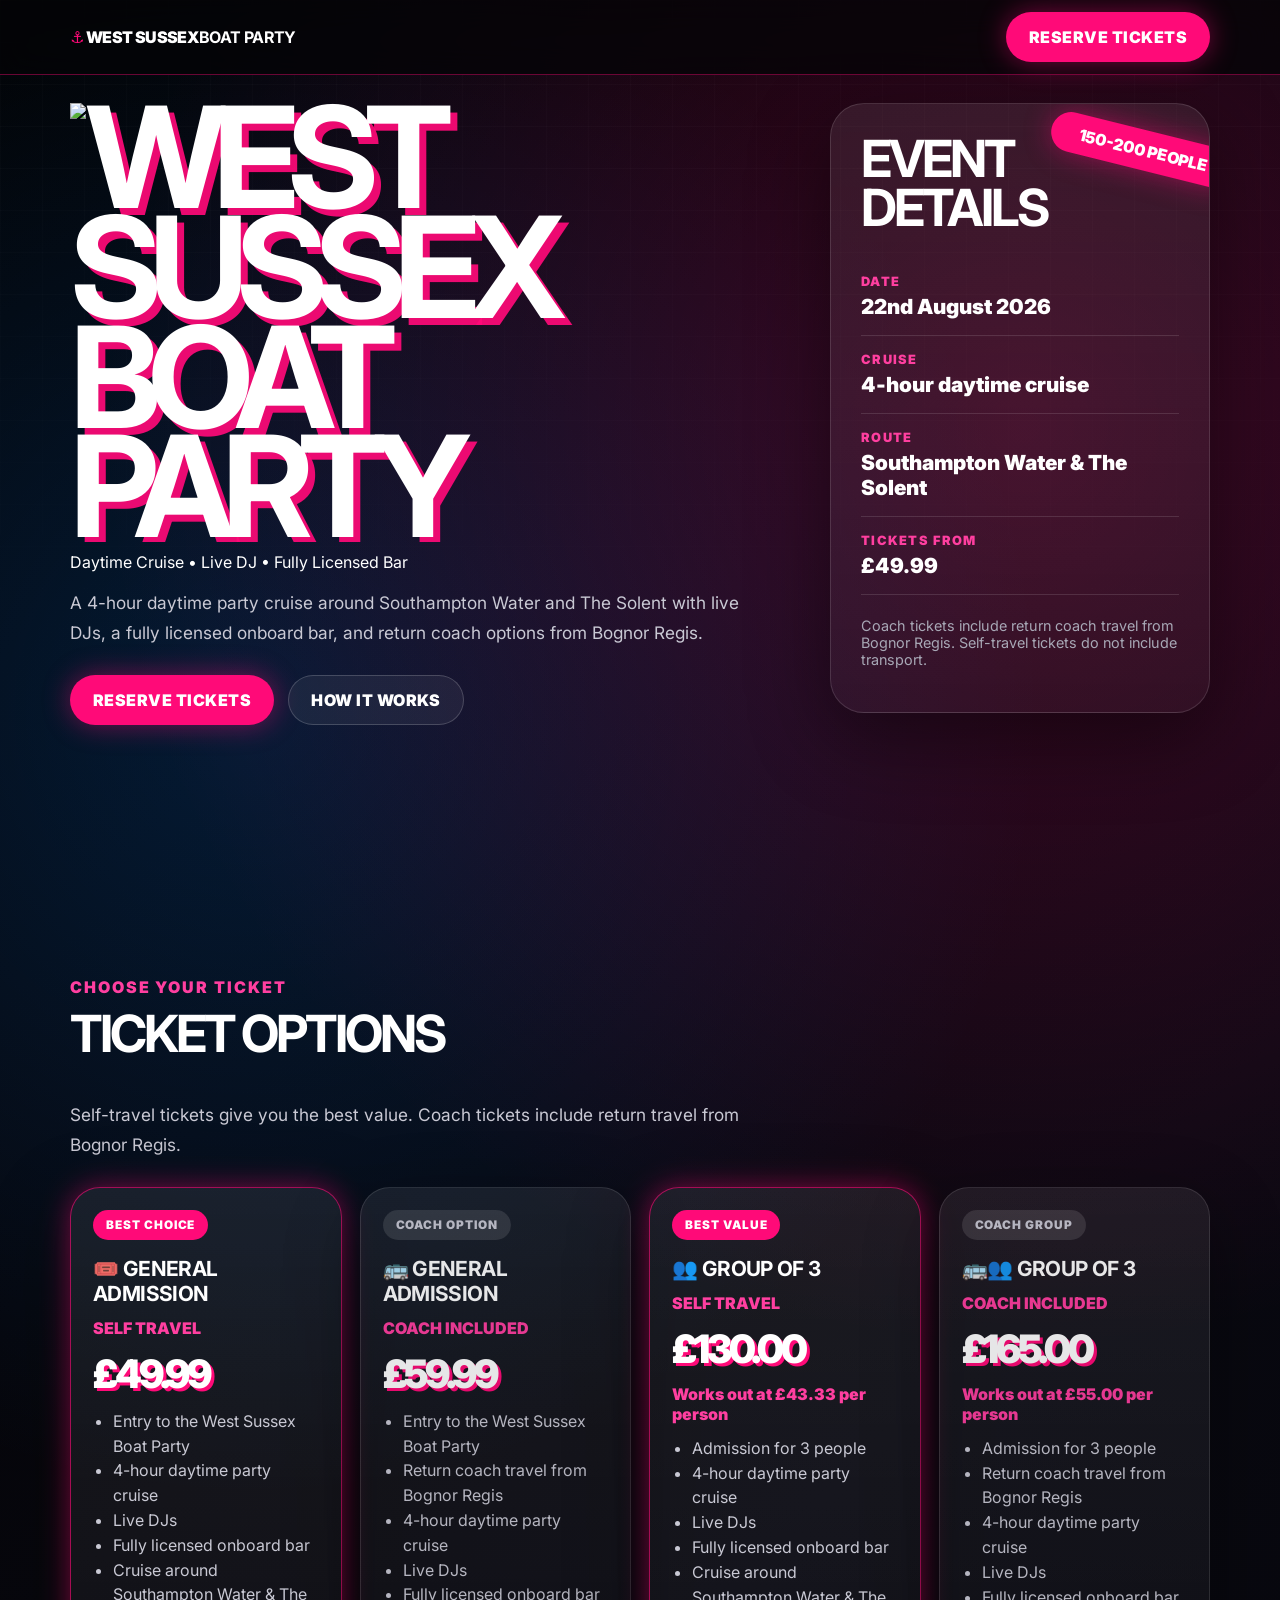
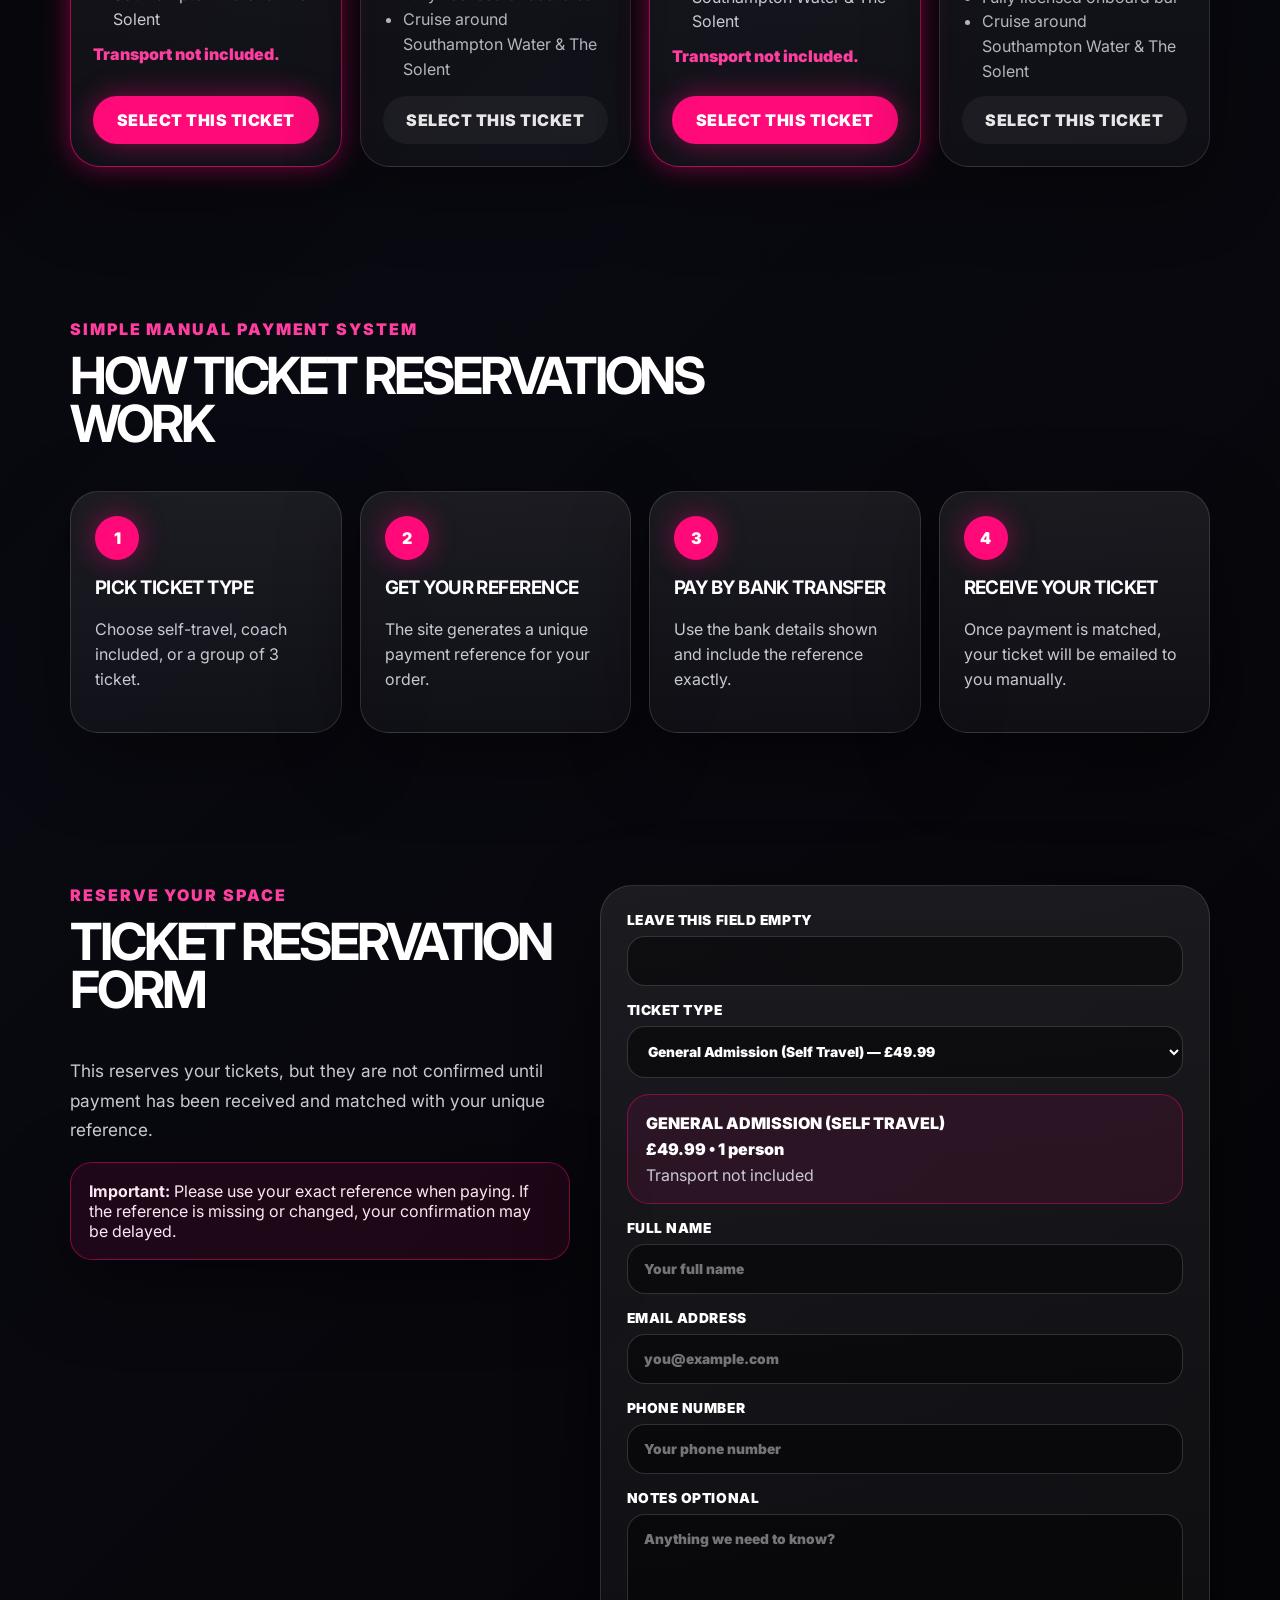
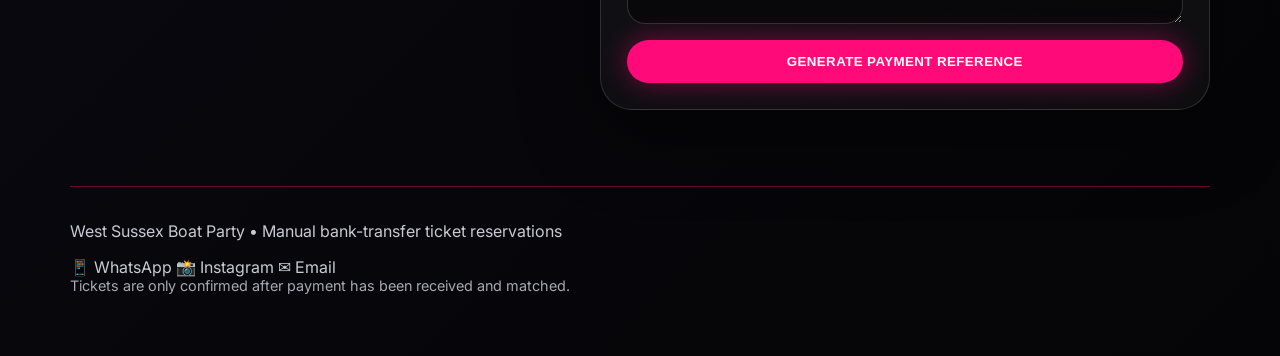
==== index.html @ 814ca8f4 "Move contact links into footer" ====
<!DOCTYPE html>
<html lang="en">
<head>
  <meta charset="UTF-8" />
  <meta name="viewport" content="width=device-width, initial-scale=1.0" />
  <title>West Sussex Boat Party | Tickets</title>
  <meta name="description" content="Reserve tickets for the West Sussex Boat Party and pay by bank transfer using your unique reference." />
  <link rel="preconnect" href="https://fonts.googleapis.com">
  <link rel="preconnect" href="https://fonts.gstatic.com" crossorigin>
  <link href="https://fonts.googleapis.com/css2?family=Inter:wght@400;600;700;800;900&display=swap" rel="stylesheet">
  <link rel="stylesheet" href="styles.css" />
</head>
<body>
  <header class="site-header">
    <nav class="nav">
      <a href="#top" class="brand"><span>West Sussex</span><strong>Boat Party</strong></a>
      <a href="#tickets" class="nav-cta">Reserve Tickets</a>
    </nav>
  </header>

  <main id="top">
    <section class="hero" style="padding-top: 28px; align-items: start;">
      <div class="hero-content">
        <h1 class="hero-logo" aria-label="West Sussex Boat Party" style="margin-bottom: 10px;">
          <img src="boat..PNG" alt="West Sussex Boat Party" style="width: min(560px, 92vw); height: auto; display: block;" />
        </h1>
        <p class="hero-strip">Daytime Cruise • Live DJ • Fully Licensed Bar</p>
        <p class="hero-copy">A 4-hour daytime party cruise around Southampton Water and The Solent with live DJs, a fully licensed onboard bar, and return coach options from Bognor Regis.</p>
        <div class="hero-actions">
          <a href="#tickets" class="button primary">Reserve Tickets</a>
          <a href="#how-it-works" class="button secondary">How It Works</a>
        </div>
      </div>
      <aside class="event-card">
        <h2>Event Details</h2>
        <dl>
          <div><dt>Date</dt><dd>22nd August 2026</dd></div>
          <div><dt>Cruise</dt><dd>4-hour daytime cruise</dd></div>
          <div><dt>Route</dt><dd>Southampton Water & The Solent</dd></div>
          <div><dt>Tickets From</dt><dd>£49.99</dd></div>
        </dl>
        <p class="small-note">Coach tickets include return coach travel from Bognor Regis. Self-travel tickets do not include transport.</p>
      </aside>
    </section>

    <section id="ticket-types" class="section">
      <div class="section-heading">
        <p class="eyebrow">Choose your ticket</p>
        <h2>Ticket options</h2>
        <p class="muted">Self-travel tickets give you the best value. Coach tickets include return travel from Bognor Regis.</p>
      </div>

      <div class="ticket-cards">
        <article class="ticket-card featured">
          <span class="ticket-badge">Best choice</span>
          <h3>🎟️ General Admission</h3>
          <p class="ticket-subtitle">Self Travel</p>
          <p class="ticket-price">£49.99</p>
          <ul>
            <li>Entry to the West Sussex Boat Party</li>
            <li>4-hour daytime party cruise</li>
            <li>Live DJs</li>
            <li>Fully licensed onboard bar</li>
            <li>Cruise around Southampton Water & The Solent</li>
          </ul>
          <p class="transport-note">Transport not included.</p>
          <a href="#tickets" class="button primary full-width" data-ticket-jump="general-self">Select This Ticket</a>
        </article>

        <article class="ticket-card coach-ticket">
          <span class="ticket-badge muted-badge">Coach option</span>
          <h3>🚌 General Admission</h3>
          <p class="ticket-subtitle">Coach Included</p>
          <p class="ticket-price">£59.99</p>
          <ul>
            <li>Entry to the West Sussex Boat Party</li>
            <li>Return coach travel from Bognor Regis</li>
            <li>4-hour daytime party cruise</li>
            <li>Live DJs</li>
            <li>Fully licensed onboard bar</li>
            <li>Cruise around Southampton Water & The Solent</li>
          </ul>
          <a href="#tickets" class="button secondary full-width" data-ticket-jump="general-coach">Select This Ticket</a>
        </article>

        <article class="ticket-card featured">
          <span class="ticket-badge">Best value</span>
          <h3>👥 Group of 3</h3>
          <p class="ticket-subtitle">Self Travel</p>
          <p class="ticket-price">£130.00</p>
          <p class="per-person">Works out at £43.33 per person</p>
          <ul>
            <li>Admission for 3 people</li>
            <li>4-hour daytime party cruise</li>
            <li>Live DJs</li>
            <li>Fully licensed onboard bar</li>
            <li>Cruise around Southampton Water & The Solent</li>
          </ul>
          <p class="transport-note">Transport not included.</p>
          <a href="#tickets" class="button primary full-width" data-ticket-jump="group3-self">Select This Ticket</a>
        </article>

        <article class="ticket-card coach-ticket">
          <span class="ticket-badge muted-badge">Coach group</span>
          <h3>🚌👥 Group of 3</h3>
          <p class="ticket-subtitle">Coach Included</p>
          <p class="ticket-price">£165.00</p>
          <p class="per-person">Works out at £55.00 per person</p>
          <ul>
            <li>Admission for 3 people</li>
            <li>Return coach travel from Bognor Regis</li>
            <li>4-hour daytime party cruise</li>
            <li>Live DJs</li>
            <li>Fully licensed onboard bar</li>
            <li>Cruise around Southampton Water & The Solent</li>
          </ul>
          <a href="#tickets" class="button secondary full-width" data-ticket-jump="group3-coach">Select This Ticket</a>
        </article>
      </div>
    </section>

    <section id="how-it-works" class="section">
      <div class="section-heading">
        <p class="eyebrow">Simple manual payment system</p>
        <h2>How ticket reservations work</h2>
      </div>
      <div class="steps">
        <article>
          <span>1</span>
          <h3>Pick ticket type</h3>
          <p>Choose self-travel, coach included, or a group of 3 ticket.</p>
        </article>
        <article>
          <span>2</span>
          <h3>Get your reference</h3>
          <p>The site generates a unique payment reference for your order.</p>
        </article>
        <article>
          <span>3</span>
          <h3>Pay by bank transfer</h3>
          <p>Use the bank details shown and include the reference exactly.</p>
        </article>
        <article>
          <span>4</span>
          <h3>Receive your ticket</h3>
          <p>Once payment is matched, your ticket will be emailed to you manually.</p>
        </article>
      </div>
    </section>

    <section id="tickets" class="section ticket-section">
      <div class="ticket-grid">
        <div>
          <p class="eyebrow">Reserve your space</p>
          <h2>Ticket reservation form</h2>
          <p class="muted">This reserves your tickets, but they are not confirmed until payment has been received and matched with your unique reference.</p>
          <div class="notice">
            <strong>Important:</strong> Please use your exact reference when paying. If the reference is missing or changed, your confirmation may be delayed.
          </div>
        </div>

        <form id="ticketForm" class="ticket-form" name="boat-party-reservation" method="POST" data-netlify="true" netlify-honeypot="website">
          <input type="hidden" name="form-name" value="boat-party-reservation" />
          <input type="hidden" id="netlifyReference" name="reference" value="" />
          <input type="hidden" id="netlifyTicketLabel" name="ticket_label" value="" />
          <input type="hidden" id="netlifyTicketPrice" name="ticket_price" value="" />
          <input type="hidden" id="netlifyPeople" name="people" value="" />
          <input type="hidden" id="netlifyCreatedAt" name="created_at" value="" />
          <div class="honeypot-field" aria-hidden="true">
            <label>
              Leave this field empty
              <input type="text" id="website" name="website" tabindex="-1" autocomplete="off" />
            </label>
          </div>
          <label>
            Ticket type
            <select id="ticketType" name="ticket_type" required>
              <option value="general-self">General Admission (Self Travel) — £49.99</option>
              <option value="general-coach">General Admission (Coach Included) — £59.99</option>
              <option value="group3-self">Group of 3 (Self Travel) — £130.00</option>
              <option value="group3-coach">Group of 3 (Coach Included) — £165.00</option>
            </select>
          </label>
          <div id="ticketPreview" class="ticket-preview"></div>
          <label>
            Full name
            <input type="text" id="fullName" name="full_name" placeholder="Your full name" required />
          </label>
          <label>
            Email address
            <input type="email" id="email" name="email" placeholder="you@example.com" required />
          </label>
          <label>
            Phone number
            <input type="tel" id="phone" name="phone" placeholder="Your phone number" required />
          </label>
          <label>
            Notes optional
            <textarea id="notes" name="notes" placeholder="Anything we need to know?"></textarea>
          </label>
          <button type="submit" class="button primary full-width">Generate Payment Reference</button>
        </form>
      </div>
    </section>

    <section id="confirmation" class="section confirmation hidden" aria-live="polite">
      <div class="confirmation-card">
        <p class="eyebrow">Reservation created</p>
        <h2>Your payment reference</h2>
        <div class="reference-box" id="referenceOutput">BP-XXXXXX</div>
        <p class="muted">Take a screenshot of this page before paying.</p>

        <div class="summary-grid">
          <div><strong>Name</strong><span id="summaryName"></span></div>
          <div><strong>Email</strong><span id="summaryEmail"></span></div>
          <div><strong>Ticket Type</strong><span id="summaryTickets"></span></div>
          <div><strong>Total to pay</strong><span id="summaryTotal"></span></div>
        </div>

        <div class="bank-box">
          <h3>Bank transfer details</h3>
          <p><strong>Account name:</strong> West Sussex Boat Party</p>
          <p><strong>Sort code:</strong> 08-71-99</p>
          <p><strong>Account number:</strong> 14881567</p>
          <p><strong>Reference:</strong> <span id="bankReference">BP-XXXXXX</span></p>
        </div>

        <div class="notice">
          Your tickets are reserved but not confirmed until payment is received. Once your payment has been matched, your tickets will be emailed to you.
        </div>

        <div class="confirmation-actions">
          <button id="copyReference" class="button secondary">Copy Reference</button>
          <a id="emailOrder" class="button primary" href="#">Email Reservation Details</a>
        </div>
      </div>
    </section>
  </main>

  <footer class="footer">
    <p>West Sussex Boat Party • Manual bank-transfer ticket reservations</p>
    <div class="footer-contact" aria-label="Contact West Sussex Boat Party">
      <a href="https://wa.me/447934889138" target="_blank" rel="noopener noreferrer">📱 WhatsApp</a>
      <a href="https://www.instagram.com/westsussexboatparty?igsh=dW9xZW9ucXMzbDFx&amp;utm_source=qr" target="_blank" rel="noopener noreferrer">📸 Instagram</a>
      <a href="mailto:westsussexboatparty@gmail.com">✉️ Email</a>
    </div>
    <p class="small-note">Tickets are only confirmed after payment has been received and matched.</p>
  </footer>

  <script src="script.js"></script>
</body>
</html>
---- styles.css ----
:root {
  --bg: #050507;
  --panel: #0e0e13;
  --panel-2: #15151d;
  --pink: #ff0a78;
  --pink-2: #ff3fa0;
  --white: #ffffff;
  --muted: #c9c9d4;
  --line: rgba(255, 10, 120, 0.4);
  --glow: 0 0 28px rgba(255, 10, 120, 0.45);
}

* { box-sizing: border-box; }

html { scroll-behavior: smooth; }

body {
  margin: 0;
  font-family: Inter, system-ui, -apple-system, BlinkMacSystemFont, "Segoe UI", sans-serif;
  background:
    radial-gradient(circle at 80% 12%, rgba(255, 10, 120, 0.22), transparent 28%),
    radial-gradient(circle at 20% 20%, rgba(0, 126, 255, 0.18), transparent 26%),
    linear-gradient(135deg, #020203 0%, #090911 48%, #050507 100%);
  color: var(--white);
  overflow-x: hidden;
}

body::before {
  content: "";
  position: fixed;
  inset: 0;
  pointer-events: none;
  background-image: linear-gradient(rgba(255,255,255,0.025) 1px, transparent 1px), linear-gradient(90deg, rgba(255,255,255,0.02) 1px, transparent 1px);
  background-size: 42px 42px;
  mask-image: linear-gradient(to bottom, black, transparent 85%);
}

a { color: inherit; text-decoration: none; }

.site-header {
  position: sticky;
  top: 0;
  z-index: 10;
  backdrop-filter: blur(16px);
  background: rgba(5, 5, 7, 0.78);
  border-bottom: 1px solid var(--line);
}

.nav {
  width: min(1140px, calc(100% - 32px));
  margin: 0 auto;
  min-height: 74px;
  display: flex;
  align-items: center;
  justify-content: space-between;
}

.brand {
  font-weight: 900;
  letter-spacing: -0.04em;
  text-transform: uppercase;
}

.brand::before { content: "⚓ "; color: var(--pink); }

.nav-cta,
.button {
  display: inline-flex;
  align-items: center;
  justify-content: center;
  gap: 8px;
  border-radius: 999px;
  padding: 14px 22px;
  font-weight: 900;
  text-transform: uppercase;
  letter-spacing: 0.03em;
  border: 1px solid transparent;
  cursor: pointer;
  transition: transform 180ms ease, box-shadow 180ms ease, background 180ms ease;
}

.nav-cta,
.button.primary {
  background: var(--pink);
  color: var(--white);
  box-shadow: var(--glow);
}

.button.secondary {
  background: rgba(255,255,255,0.06);
  border-color: rgba(255,255,255,0.18);
}

.nav-cta:hover,
.button:hover { transform: translateY(-2px); }

.hero {
  width: min(1140px, calc(100% - 32px));
  margin: 0 auto;
  min-height: calc(100vh - 74px);
  display: grid;
  grid-template-columns: minmax(0, 1.1fr) 380px;
  gap: 32px;
  align-items: center;
  padding: 74px 0;
}

.hero-content { position: relative; }

.eyebrow {
  color: var(--pink-2);
  font-weight: 900;
  text-transform: uppercase;
  letter-spacing: 0.12em;
  margin: 0 0 12px;
}

h1, h2, h3, p { margin-top: 0; }

h1 {
  max-width: 850px;
  font-size: clamp(4rem, 11vw, 9.5rem);
  line-height: 0.78;
  letter-spacing: -0.09em;
  text-transform: uppercase;
  margin-bottom: 26px;
  text-shadow: 7px 7px 0 rgba(255, 10, 120, 0.92);
}

h1::first-line { color: #fff; }

h2 {
  font-size: clamp(2rem, 4vw, 4rem);
  line-height: 0.95;
  letter-spacing: -0.06em;
  text-transform: uppercase;
}

h3 {
  text-transform: uppercase;
  letter-spacing: -0.03em;
}

.hero-copy,
.muted {
  color: var(--muted);
  font-size: 1.08rem;
  line-height: 1.7;
}

.hero-copy { max-width: 680px; }

.hero-actions,
.confirmation-actions {
  display: flex;
  flex-wrap: wrap;
  gap: 14px;
  margin-top: 28px;
}

.event-card,
.ticket-form,
.confirmation-card,
.steps article,
.notice,
.bank-box,
.ticket-card,
.contact-card {
  background: linear-gradient(180deg, rgba(255,255,255,0.08), rgba(255,255,255,0.035));
  border: 1px solid rgba(255,255,255,0.13);
  box-shadow: 0 24px 80px rgba(0,0,0,0.45);
}

.event-card {
  border-radius: 34px;
  padding: 30px;
  position: relative;
  overflow: hidden;
}

.event-card::before {
  content: "150-200 PEOPLE";
  position: absolute;
  right: -28px;
  top: 26px;
  transform: rotate(14deg);
  background: var(--pink);
  color: white;
  padding: 10px 28px;
  font-weight: 900;
  border-radius: 999px;
  box-shadow: var(--glow);
}

dl { display: grid; gap: 16px; margin: 22px 0; }
dl div { padding-bottom: 16px; border-bottom: 1px solid rgba(255,255,255,0.12); }
dt { color: var(--pink-2); font-weight: 900; text-transform: uppercase; font-size: 0.8rem; letter-spacing: 0.1em; }
dd { margin: 5px 0 0; font-size: 1.3rem; font-weight: 900; }

.small-note { color: #a8a8b6; font-size: 0.9rem; }

.section {
  width: min(1140px, calc(100% - 32px));
  margin: 0 auto;
  padding: 76px 0;
}

.section-heading { max-width: 720px; margin-bottom: 28px; }

.ticket-cards {
  display: grid;
  grid-template-columns: repeat(4, 1fr);
  gap: 18px;
}

.ticket-card {
  border-radius: 30px;
  padding: 22px;
  display: flex;
  flex-direction: column;
  gap: 12px;
  position: relative;
  overflow: hidden;
}

.ticket-card.featured {
  border-color: rgba(255, 10, 120, 0.62);
  box-shadow: var(--glow), 0 24px 80px rgba(0,0,0,0.45);
}

.coach-ticket { opacity: 0.9; }

.ticket-badge {
  align-self: flex-start;
  background: var(--pink);
  color: #fff;
  padding: 8px 13px;
  border-radius: 999px;
  font-size: 0.74rem;
  font-weight: 900;
  text-transform: uppercase;
  letter-spacing: 0.08em;
}

.muted-badge { background: rgba(255,255,255,0.12); color: var(--muted); }

.ticket-card h3 { margin: 4px 0 0; font-size: 1.3rem; }

.ticket-subtitle {
  color: var(--pink-2);
  font-weight: 900;
  text-transform: uppercase;
  margin-bottom: 0;
}

.ticket-price {
  font-size: 2.45rem;
  font-weight: 900;
  letter-spacing: -0.08em;
  color: #fff;
  text-shadow: 3px 3px 0 var(--pink);
  margin-bottom: 0;
}

.per-person,
.transport-note { color: var(--pink-2); font-weight: 900; margin-bottom: 0; }

.ticket-card ul {
  padding-left: 20px;
  margin: 0;
  color: var(--muted);
  line-height: 1.55;
}

.ticket-card .button { margin-top: auto; }

.steps {
  display: grid;
  grid-template-columns: repeat(4, 1fr);
  gap: 18px;
}

.steps article { border-radius: 28px; padding: 24px; }
.steps span {
  width: 44px;
  height: 44px;
  display: inline-grid;
  place-items: center;
  background: var(--pink);
  border-radius: 50%;
  font-weight: 900;
  margin-bottom: 16px;
  box-shadow: var(--glow);
}
.steps p { color: var(--muted); line-height: 1.55; }

.ticket-grid {
  display: grid;
  grid-template-columns: 0.9fr 1.1fr;
  gap: 30px;
  align-items: start;
}

.notice {
  border-radius: 22px;
  padding: 18px;
  border-color: rgba(255, 10, 120, 0.45);
  background: rgba(255, 10, 120, 0.09);
  color: #ffe6f2;
}

.ticket-form {
  border-radius: 32px;
  padding: 26px;
  display: grid;
  gap: 16px;
}

.ticket-preview {
  border: 1px solid rgba(255, 10, 120, 0.4);
  background: rgba(255, 10, 120, 0.09);
  border-radius: 22px;
  padding: 18px;
  display: grid;
  gap: 6px;
}

.ticket-preview strong,
.ticket-preview span,
.ticket-preview em { display: block; }
.ticket-preview strong { font-weight: 900; text-transform: uppercase; }
.ticket-preview span { color: #fff; font-weight: 900; }
.ticket-preview em { color: var(--muted); font-style: normal; }

label {
  display: grid;
  gap: 8px;
  color: var(--white);
  font-weight: 900;
  text-transform: uppercase;
  letter-spacing: 0.04em;
  font-size: 0.86rem;
}

input,
select,
textarea {
  width: 100%;
  border: 1px solid rgba(255,255,255,0.16);
  background: rgba(0,0,0,0.45);
  color: var(--white);
  border-radius: 18px;
  padding: 16px;
  font: inherit;
  outline: none;
}

textarea { min-height: 110px; resize: vertical; }
input:focus, select:focus, textarea:focus { border-color: var(--pink); box-shadow: 0 0 0 4px rgba(255, 10, 120, 0.18); }
.full-width { width: 100%; border: 0; }
.hidden { display: none; }

.confirmation-card { border-radius: 34px; padding: 30px; overflow: hidden; }
.confirmation-title {
  max-width: 100%;
  font-size: clamp(2.7rem, 9.5vw, 6.4rem);
  line-height: 0.86;
  letter-spacing: -0.09em;
  overflow-wrap: normal;
  word-break: normal;
}
.reference-box {
  font-size: clamp(2.2rem, 7vw, 6rem);
  line-height: 1;
  font-weight: 900;
  letter-spacing: -0.06em;
  color: var(--pink);
  background: #fff;
  border-radius: 24px;
  padding: 20px;
  margin: 18px 0;
  text-align: center;
  box-shadow: var(--glow);
}

.summary-grid {
  display: grid;
  grid-template-columns: repeat(4, 1fr);
  gap: 12px;
  margin: 24px 0;
}

.summary-grid div {
  background: rgba(0,0,0,0.32);
  border: 1px solid rgba(255,255,255,0.12);
  border-radius: 20px;
  padding: 16px;
}
.summary-grid strong, .summary-grid span { display: block; }
.summary-grid strong { color: var(--pink-2); text-transform: uppercase; font-size: 0.76rem; letter-spacing: 0.08em; margin-bottom: 6px; }

.bank-box { border-radius: 24px; padding: 22px; margin-bottom: 18px; }
.bank-box p { margin-bottom: 8px; color: var(--muted); }
.bank-box strong, #bankReference { color: #fff; }

.contact-grid {
  display: grid;
  grid-template-columns: repeat(3, 1fr);
  gap: 18px;
}

.contact-card {
  border-radius: 28px;
  padding: 26px;
  text-align: center;
  transition: transform 180ms ease, border-color 180ms ease, box-shadow 180ms ease;
}

.contact-card:hover {
  transform: translateY(-4px);
  border-color: rgba(255, 10, 120, 0.72);
  box-shadow: var(--glow), 0 24px 80px rgba(0,0,0,0.45);
}

.contact-icon {
  display: block;
  font-size: 2.5rem;
  margin-bottom: 14px;
}

.contact-card h3 {
  margin-bottom: 8px;
}

.contact-card p {
  color: var(--muted);
  overflow-wrap: anywhere;
  margin-bottom: 0;
}

.footer {
  border-top: 1px solid var(--line);
  width: min(1140px, calc(100% - 32px));
  margin: 0 auto;
  padding: 34px 0 48px;
  color: var(--muted);
}

@media (max-width: 1050px) {
  .ticket-cards { grid-template-columns: repeat(2, 1fr); }
}

@media (max-width: 900px) {
  .hero, .ticket-grid { grid-template-columns: 1fr; }
  .steps, .summary-grid { grid-template-columns: repeat(2, 1fr); }
  .contact-grid { grid-template-columns: 1fr; }
}

@media (max-width: 560px) {
  .nav { min-height: 66px; }
  .brand { font-size: 0.86rem; }
  .nav-cta { padding: 11px 14px; font-size: 0.78rem; }
  .hero { min-height: auto; padding: 54px 0; }
  h1 { font-size: clamp(3.7rem, 22vw, 6rem); }
  .confirmation-card { padding: 22px; }
  .confirmation-title {
    font-size: clamp(2.4rem, 18vw, 4.55rem);
    line-height: 0.84;
    letter-spacing: -0.1em;
    text-shadow: 5px 5px 0 rgba(255, 10, 120, 0.92);
  }
  .reference-box {
    font-size: clamp(1.35rem, 8vw, 2.8rem);
    overflow-wrap: anywhere;
    word-break: break-word;
  }
  .ticket-cards, .steps, .summary-grid { grid-template-columns: 1fr; }
  .event-card::before { position: static; transform: none; display: inline-block; margin-bottom: 14px; }
}
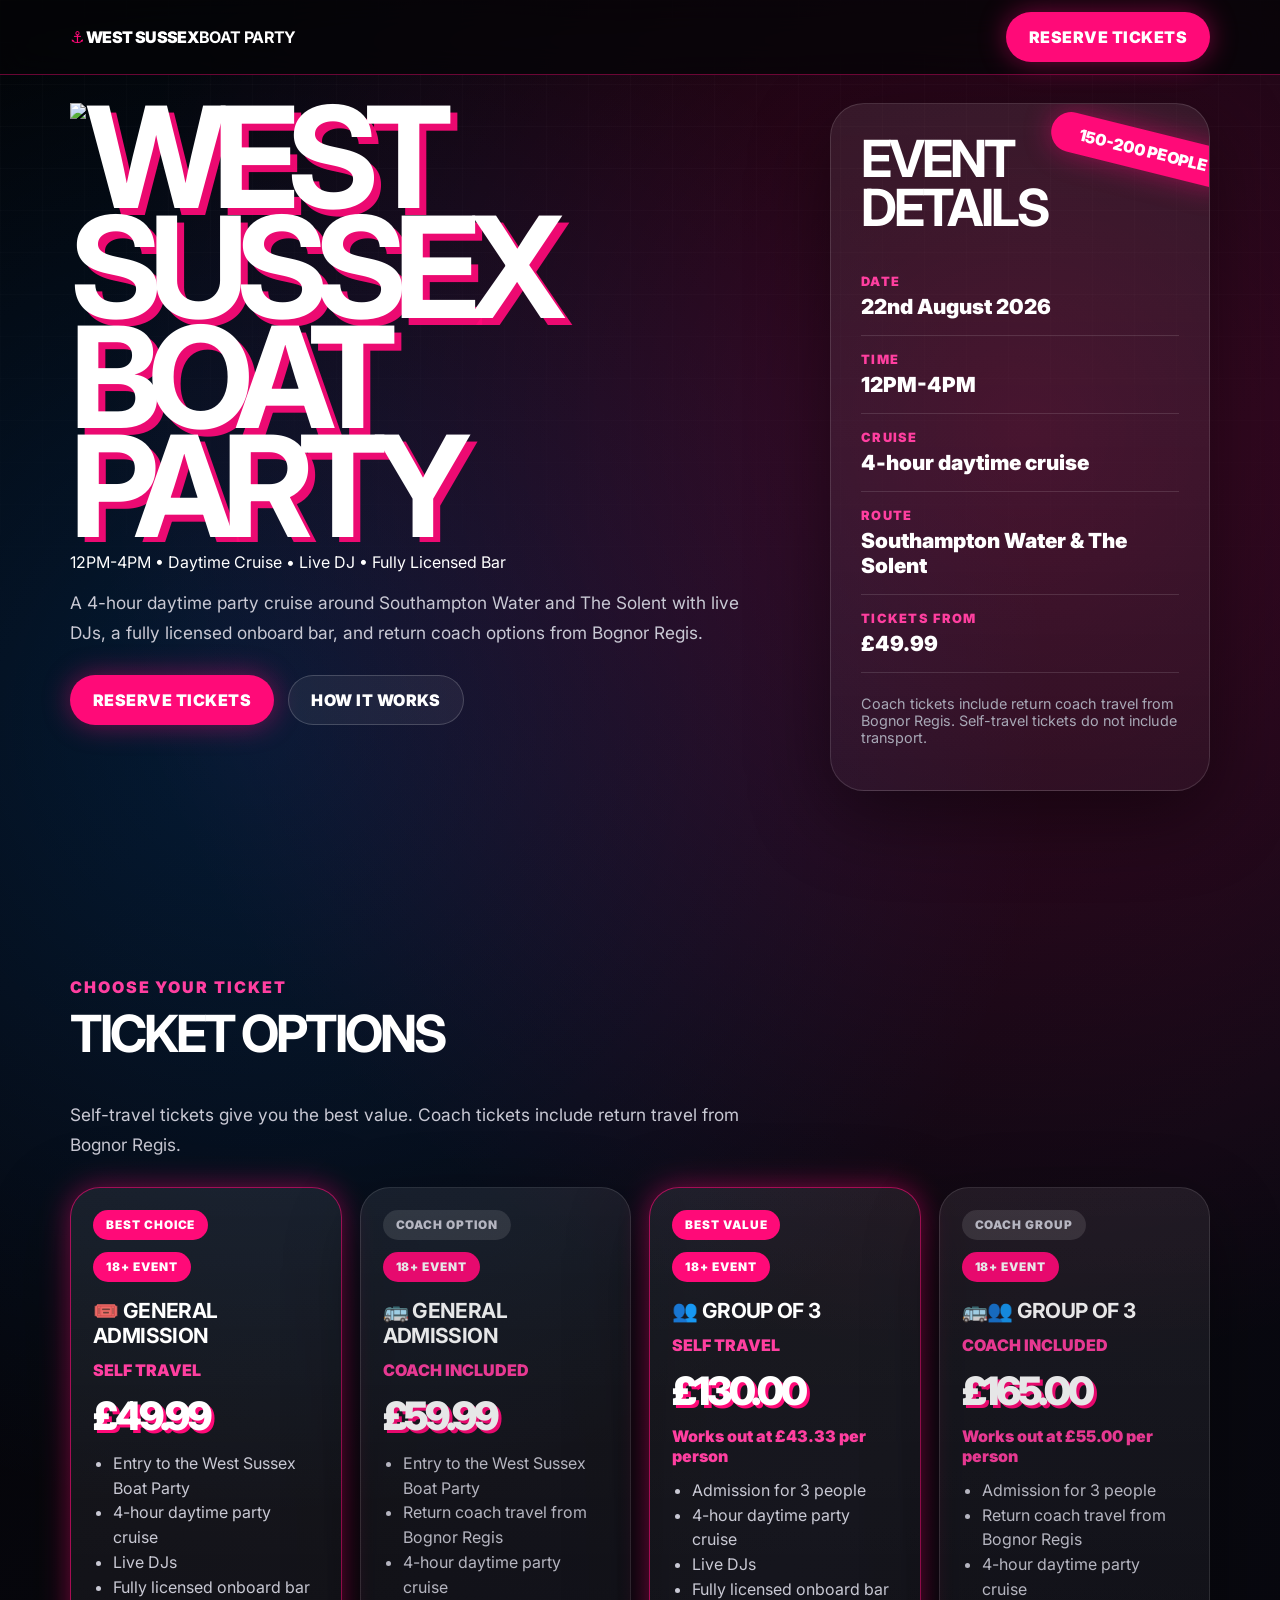
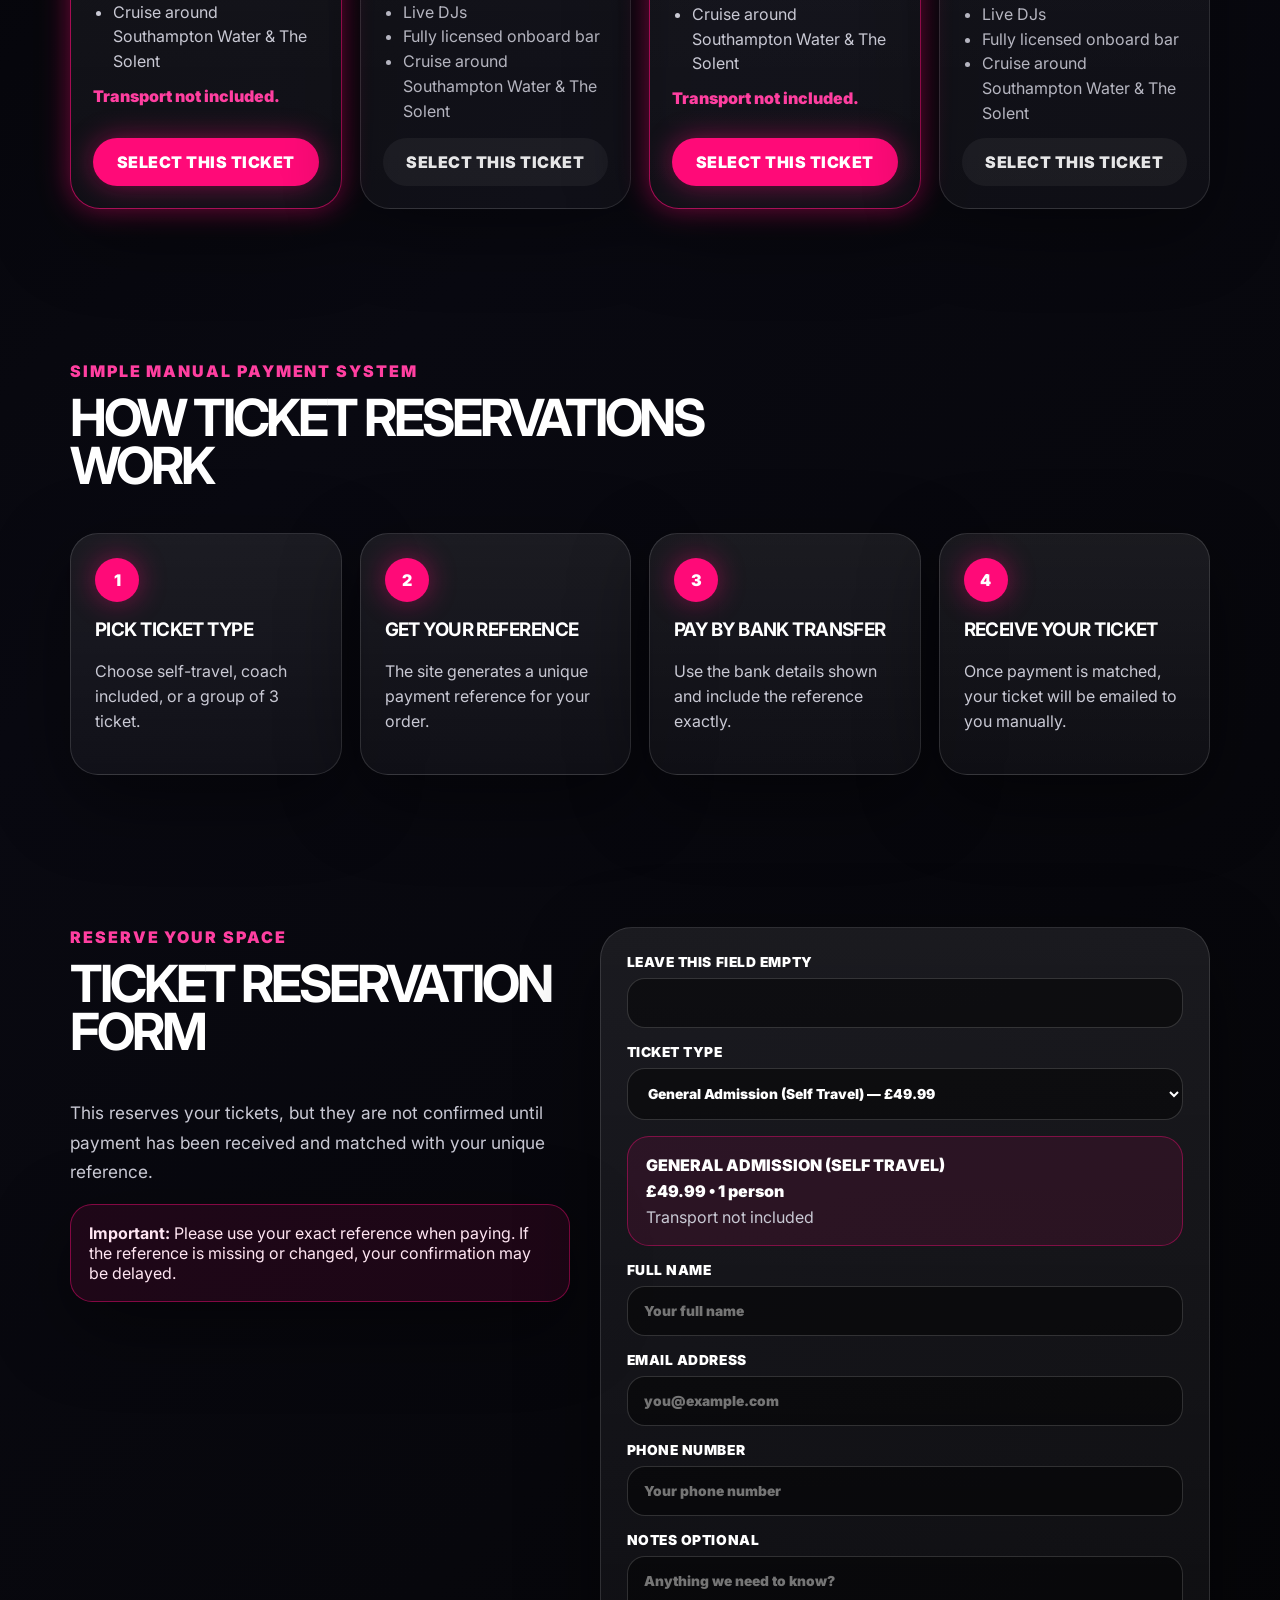
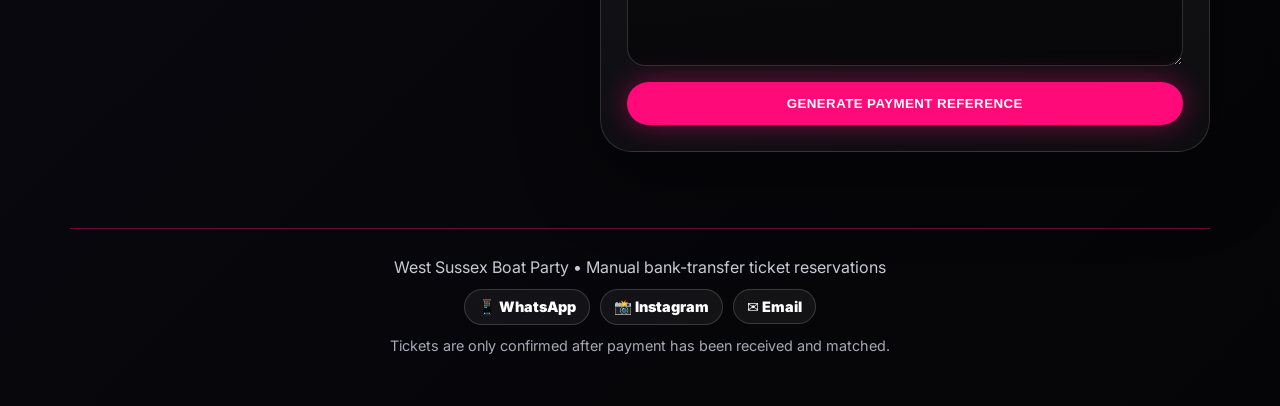
==== commit 6571f8b9: "Add event time and 18 plus ticket notices" ====
--- a/index.html
+++ b/index.html
@@ -24,7 +24,7 @@
         <h1 class="hero-logo" aria-label="West Sussex Boat Party" style="margin-bottom: 10px;">
           <img src="boat..PNG" alt="West Sussex Boat Party" style="width: min(560px, 92vw); height: auto; display: block;" />
         </h1>
-        <p class="hero-strip">Daytime Cruise • Live DJ • Fully Licensed Bar</p>
+        <p class="hero-strip">12PM-4PM • Daytime Cruise • Live DJ • Fully Licensed Bar</p>
         <p class="hero-copy">A 4-hour daytime party cruise around Southampton Water and The Solent with live DJs, a fully licensed onboard bar, and return coach options from Bognor Regis.</p>
         <div class="hero-actions">
           <a href="#tickets" class="button primary">Reserve Tickets</a>
@@ -35,6 +35,7 @@
         <h2>Event Details</h2>
         <dl>
           <div><dt>Date</dt><dd>22nd August 2026</dd></div>
+          <div><dt>Time</dt><dd>12PM-4PM</dd></div>
           <div><dt>Cruise</dt><dd>4-hour daytime cruise</dd></div>
           <div><dt>Route</dt><dd>Southampton Water & The Solent</dd></div>
           <div><dt>Tickets From</dt><dd>£49.99</dd></div>
@@ -53,6 +54,7 @@
       <div class="ticket-cards">
         <article class="ticket-card featured">
           <span class="ticket-badge">Best choice</span>
+          <span class="ticket-badge age-badge">18+ Event</span>
           <h3>🎟️ General Admission</h3>
           <p class="ticket-subtitle">Self Travel</p>
           <p class="ticket-price">£49.99</p>
@@ -69,6 +71,7 @@
 
         <article class="ticket-card coach-ticket">
           <span class="ticket-badge muted-badge">Coach option</span>
+          <span class="ticket-badge age-badge">18+ Event</span>
           <h3>🚌 General Admission</h3>
           <p class="ticket-subtitle">Coach Included</p>
           <p class="ticket-price">£59.99</p>
@@ -85,6 +88,7 @@
 
         <article class="ticket-card featured">
           <span class="ticket-badge">Best value</span>
+          <span class="ticket-badge age-badge">18+ Event</span>
           <h3>👥 Group of 3</h3>
           <p class="ticket-subtitle">Self Travel</p>
           <p class="ticket-price">£130.00</p>
@@ -102,6 +106,7 @@
 
         <article class="ticket-card coach-ticket">
           <span class="ticket-badge muted-badge">Coach group</span>
+          <span class="ticket-badge age-badge">18+ Event</span>
           <h3>🚌👥 Group of 3</h3>
           <p class="ticket-subtitle">Coach Included</p>
           <p class="ticket-price">£165.00</p>
--- a/styles.css
+++ b/styles.css
@@ -164,8 +164,7 @@
 .steps article,
 .notice,
 .bank-box,
-.ticket-card,
-.contact-card {
+.ticket-card {
   background: linear-gradient(180deg, rgba(255,255,255,0.08), rgba(255,255,255,0.035));
   border: 1px solid rgba(255,255,255,0.13);
   box-shadow: 0 24px 80px rgba(0,0,0,0.45);
@@ -403,47 +402,46 @@
 .bank-box p { margin-bottom: 8px; color: var(--muted); }
 .bank-box strong, #bankReference { color: #fff; }
 
-.contact-grid {
-  display: grid;
-  grid-template-columns: repeat(3, 1fr);
-  gap: 18px;
-}
-
-.contact-card {
-  border-radius: 28px;
-  padding: 26px;
-  text-align: center;
-  transition: transform 180ms ease, border-color 180ms ease, box-shadow 180ms ease;
-}
-
-.contact-card:hover {
-  transform: translateY(-4px);
-  border-color: rgba(255, 10, 120, 0.72);
-  box-shadow: var(--glow), 0 24px 80px rgba(0,0,0,0.45);
-}
-
-.contact-icon {
-  display: block;
-  font-size: 2.5rem;
-  margin-bottom: 14px;
-}
-
-.contact-card h3 {
-  margin-bottom: 8px;
-}
-
-.contact-card p {
-  color: var(--muted);
-  overflow-wrap: anywhere;
-  margin-bottom: 0;
-}
-
 .footer {
   border-top: 1px solid var(--line);
   width: min(1140px, calc(100% - 32px));
   margin: 0 auto;
-  padding: 34px 0 48px;
+  padding: 28px 0 42px;
   color: var(--muted);
+  text-align: center;
+}
+
+.footer p {
+  margin-bottom: 10px;
+}
+
+.footer-contact {
+  display: flex;
+  justify-content: center;
+  align-items: center;
+  flex-wrap: wrap;
+  gap: 10px;
+  margin: 12px 0;
+}
+
+.footer-contact a {
+  display: inline-flex;
+  align-items: center;
+  justify-content: center;
+  border: 1px solid rgba(255,255,255,0.16);
+  background: rgba(255,255,255,0.055);
+  border-radius: 999px;
+  padding: 8px 13px;
+  color: #fff;
+  font-size: 0.9rem;
+  font-weight: 900;
+  transition: transform 180ms ease, border-color 180ms ease, box-shadow 180ms ease;
+}
+
+.footer-contact a:hover {
+  transform: translateY(-2px);
+  border-color: rgba(255, 10, 120, 0.72);
+  box-shadow: 0 0 18px rgba(255, 10, 120, 0.28);
 }
 
 @media (max-width: 1050px) {
@@ -453,7 +451,6 @@
 @media (max-width: 900px) {
   .hero, .ticket-grid { grid-template-columns: 1fr; }
   .steps, .summary-grid { grid-template-columns: repeat(2, 1fr); }
-  .contact-grid { grid-template-columns: 1fr; }
 }
 
 @media (max-width: 560px) {
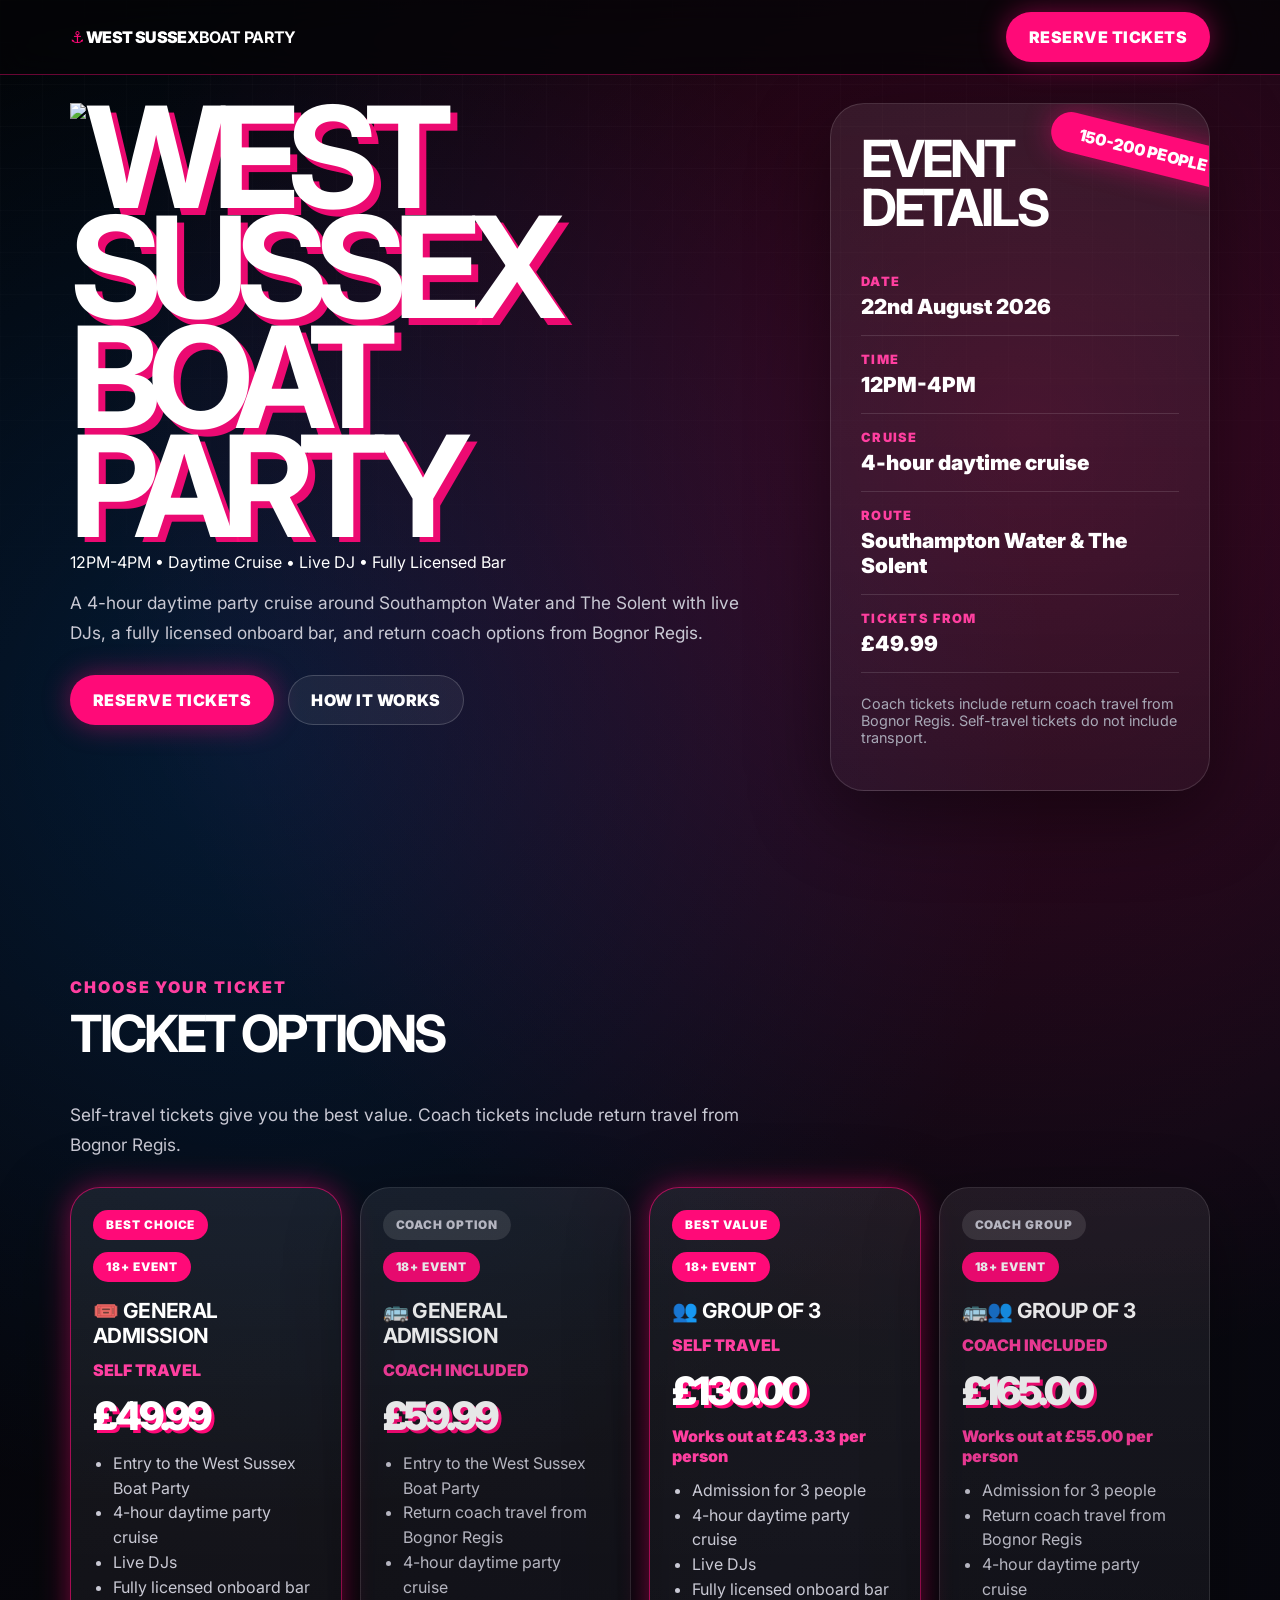
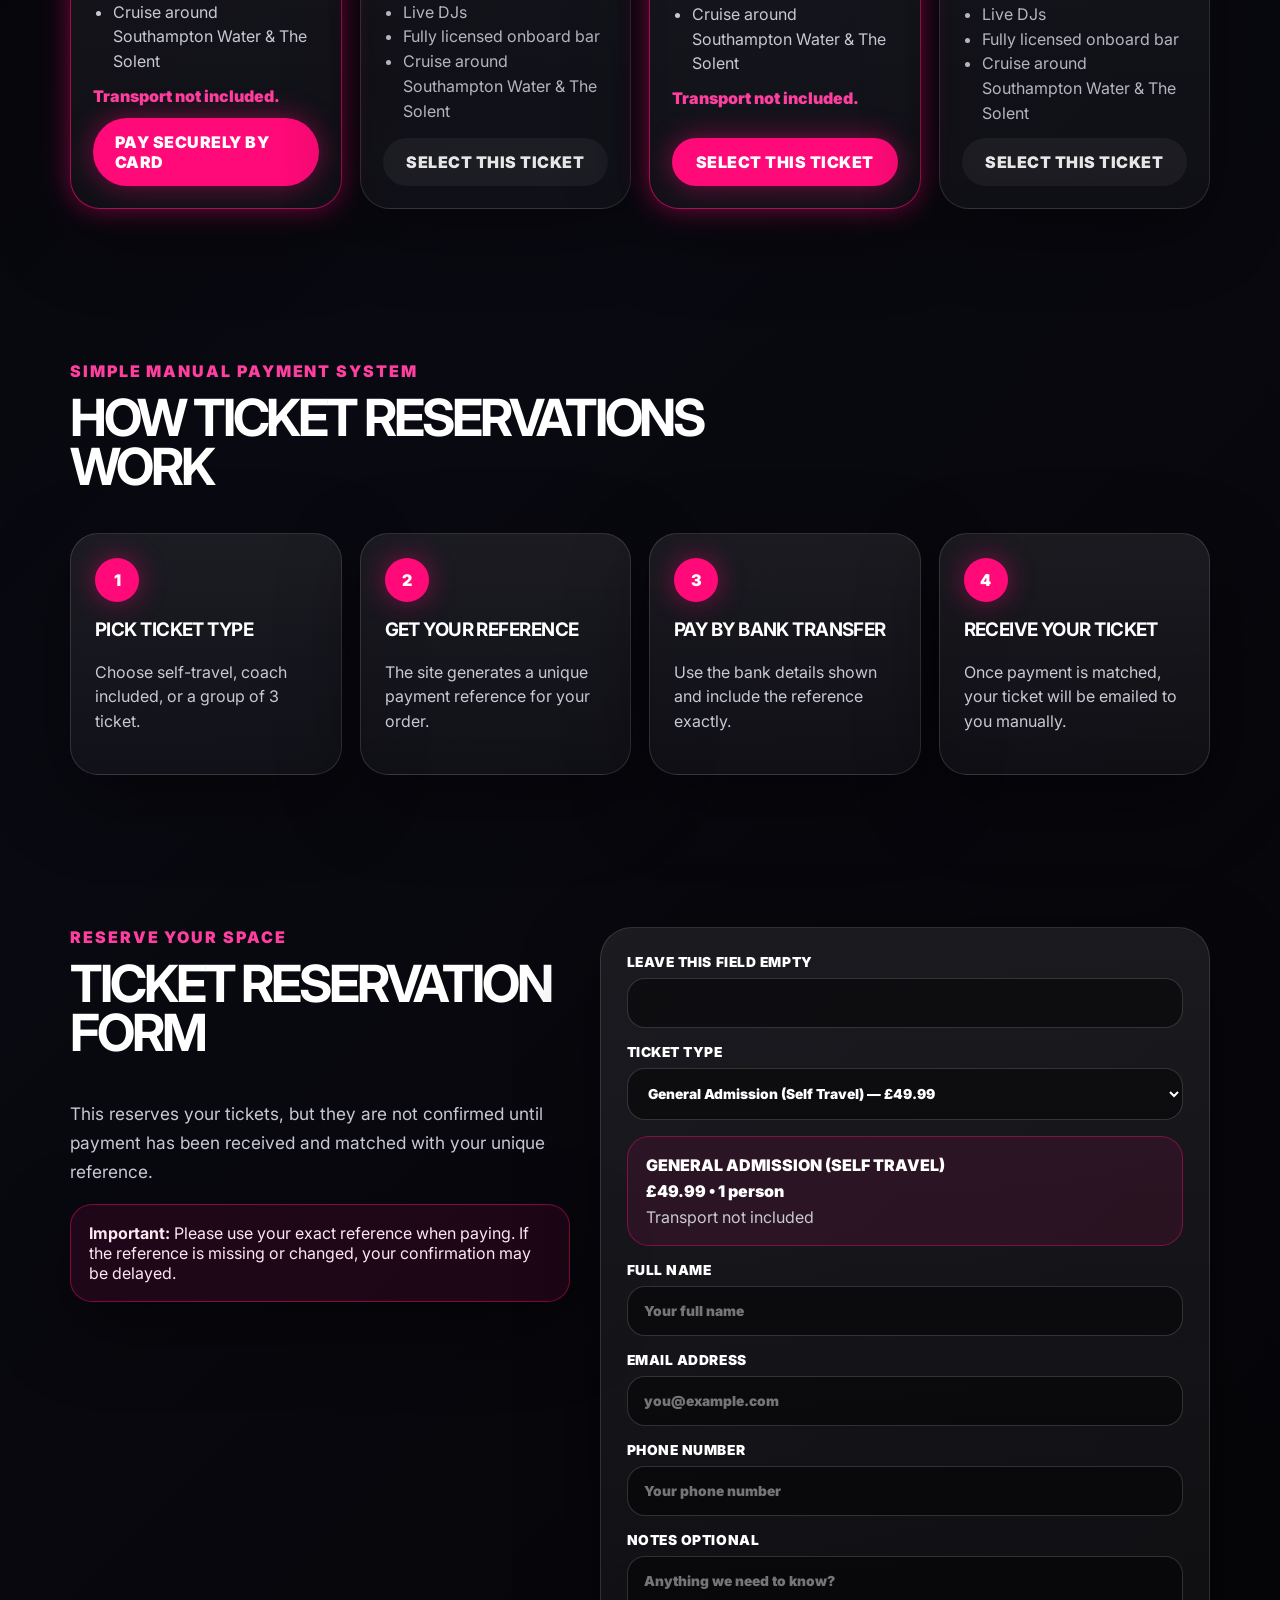
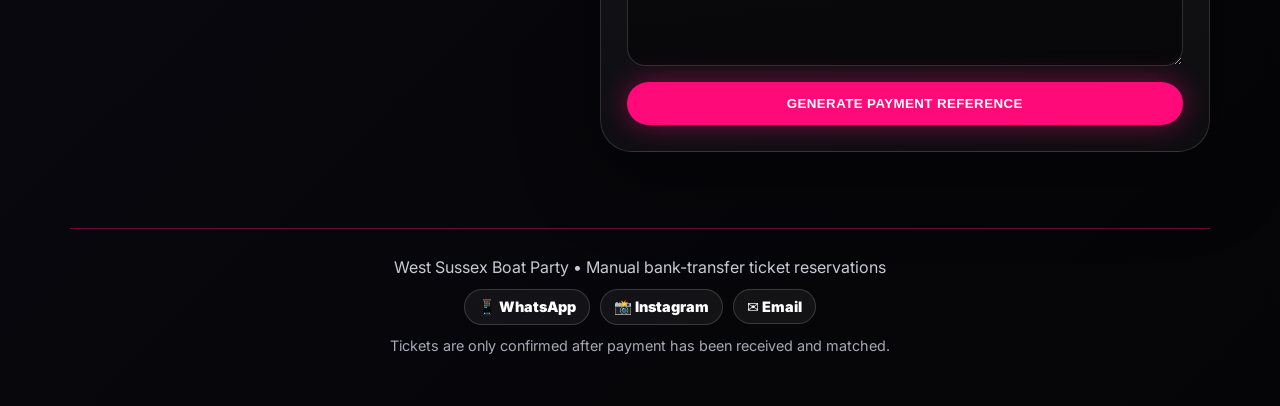
==== commit 61a0fccc: "Link GA self-travel ticket to Stripe checkout" ====
--- a/index.html
+++ b/index.html
@@ -66,7 +66,7 @@
             <li>Cruise around Southampton Water & The Solent</li>
           </ul>
           <p class="transport-note">Transport not included.</p>
-          <a href="#tickets" class="button primary full-width" data-ticket-jump="general-self">Select This Ticket</a>
+          <a href="https://buy.stripe.com/bJe3co0Xogwx5sGcMr8ww00" class="button primary full-width" target="_blank" rel="noopener noreferrer">Pay Securely by Card</a>
         </article>
 
         <article class="ticket-card coach-ticket">
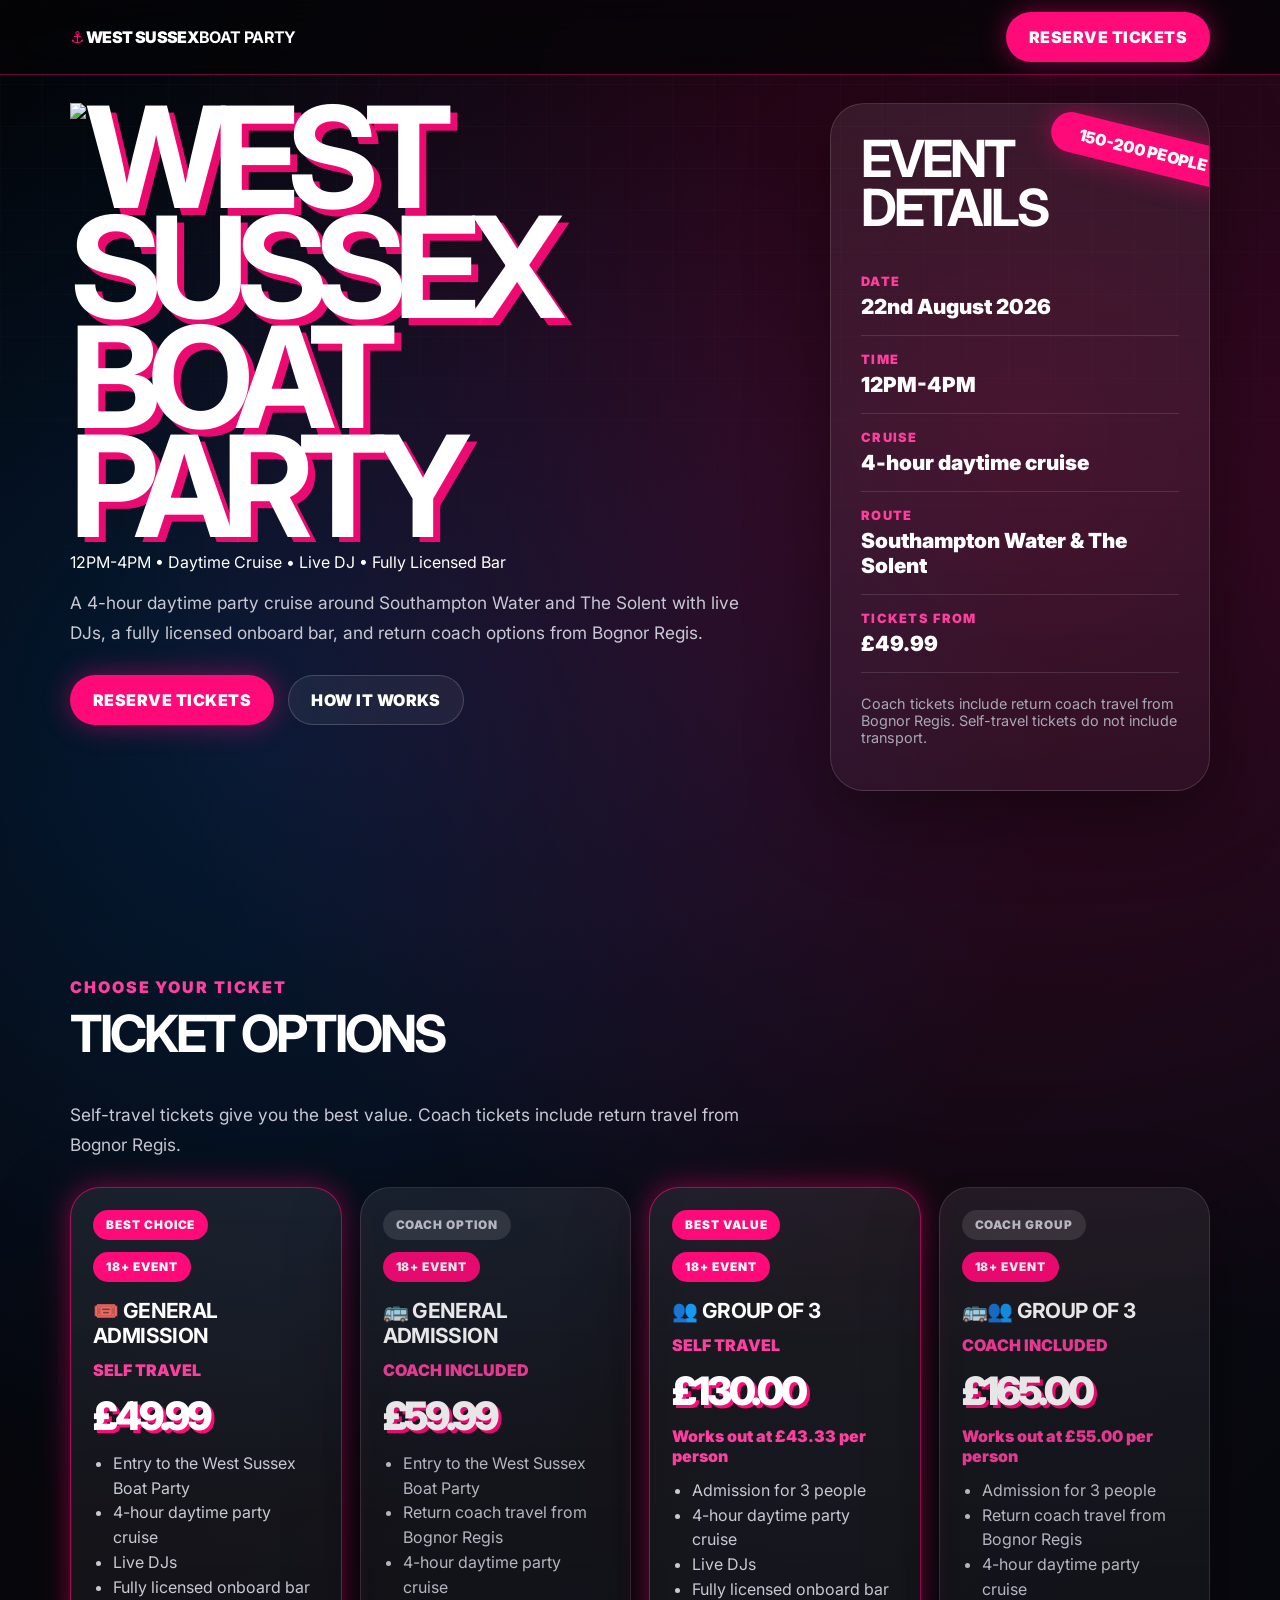
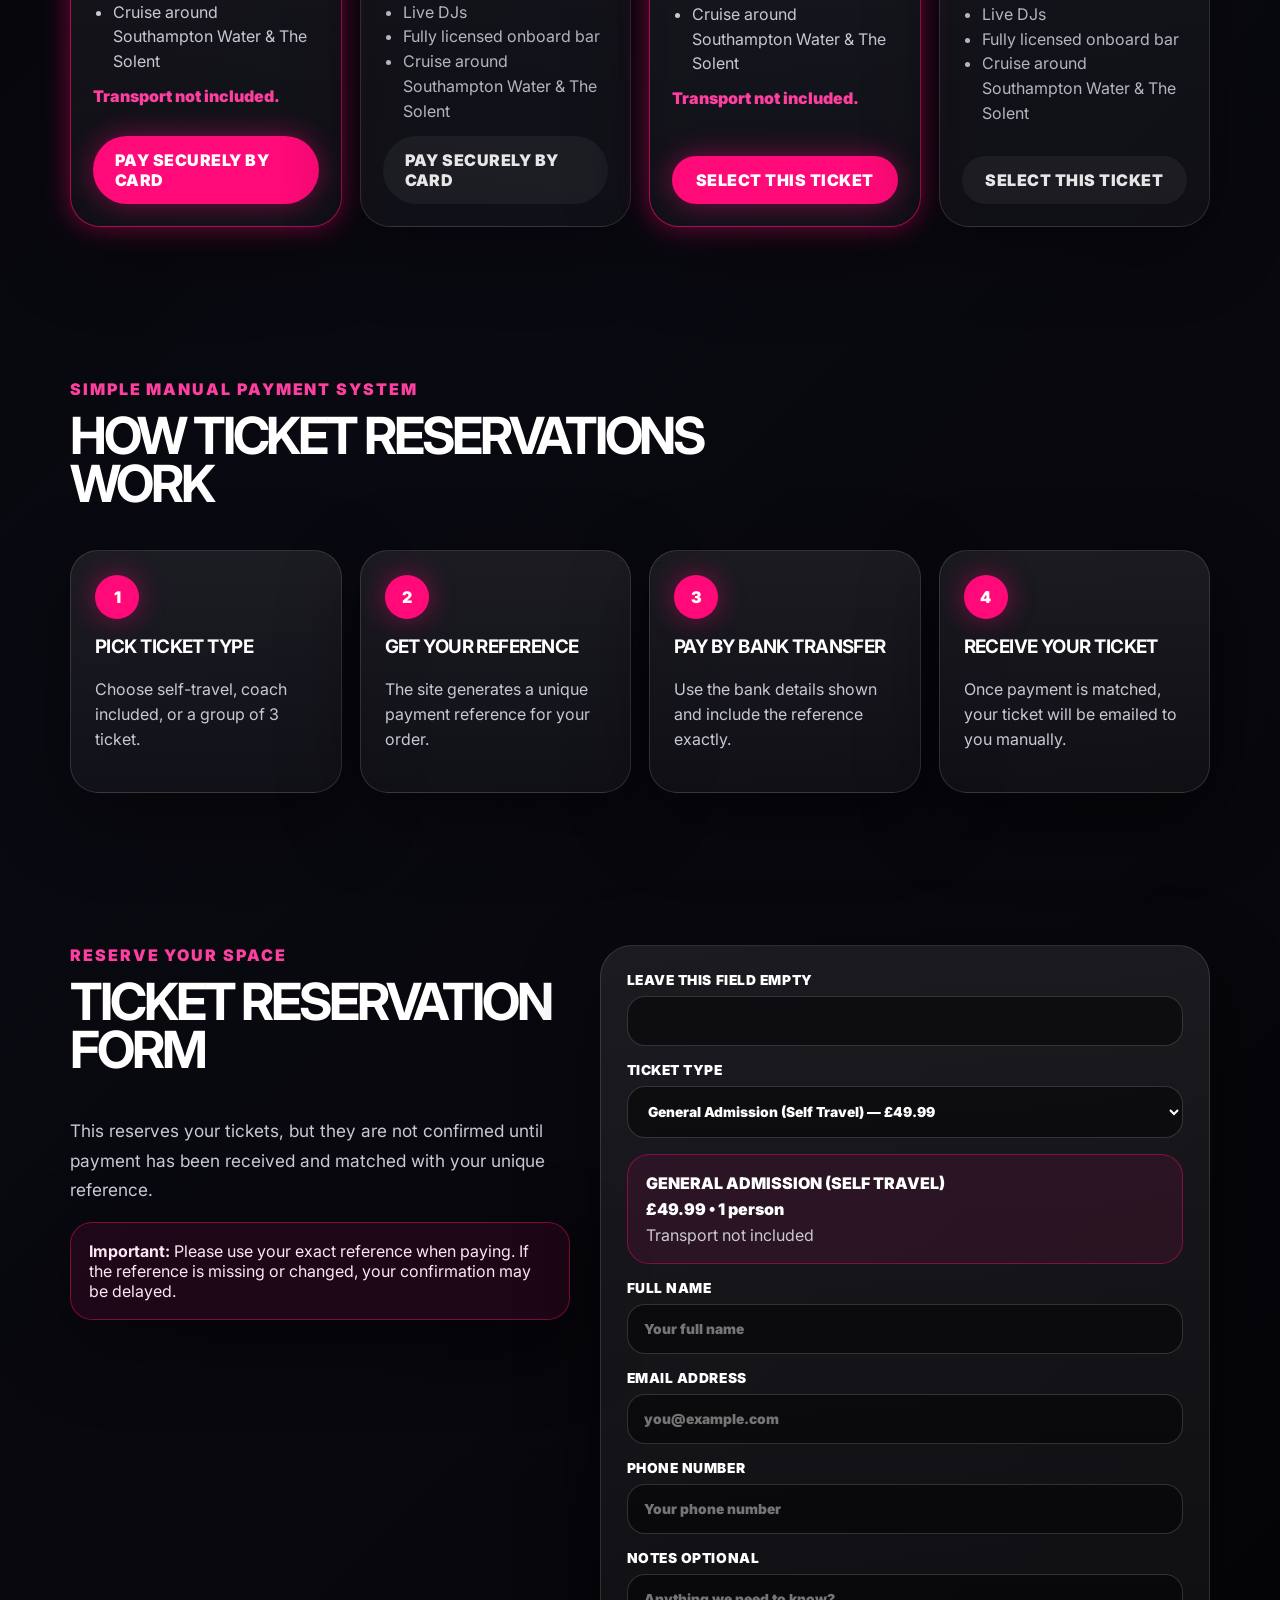
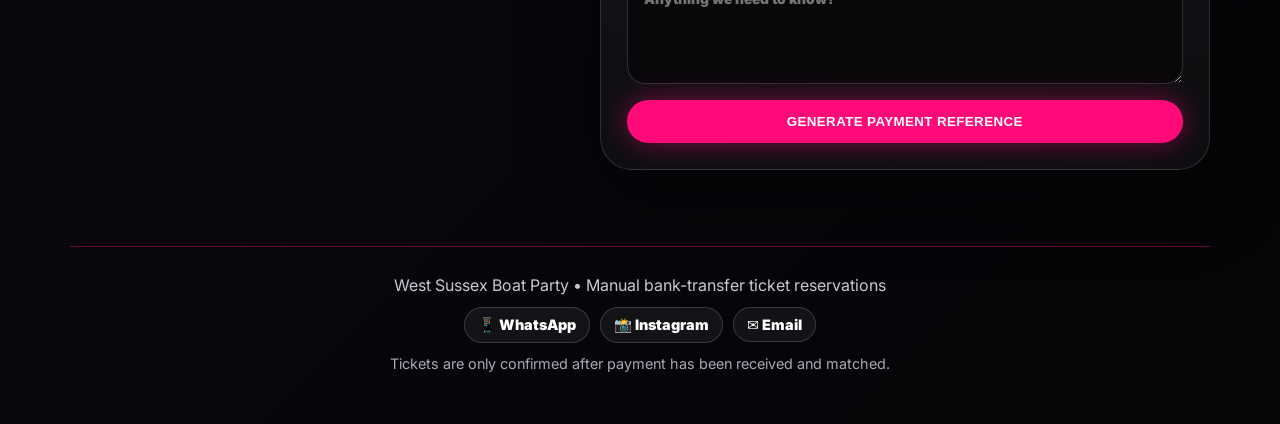
==== commit 4b6188cd: "Link GA coach ticket to Stripe checkout" ====
--- a/index.html
+++ b/index.html
@@ -83,7 +83,7 @@
             <li>Fully licensed onboard bar</li>
             <li>Cruise around Southampton Water & The Solent</li>
           </ul>
-          <a href="#tickets" class="button secondary full-width" data-ticket-jump="general-coach">Select This Ticket</a>
+          <a href="https://buy.stripe.com/4gM8wI9tUcghbR46o38ww01" class="button secondary full-width" target="_blank" rel="noopener noreferrer">Pay Securely by Card</a>
         </article>
 
         <article class="ticket-card featured">
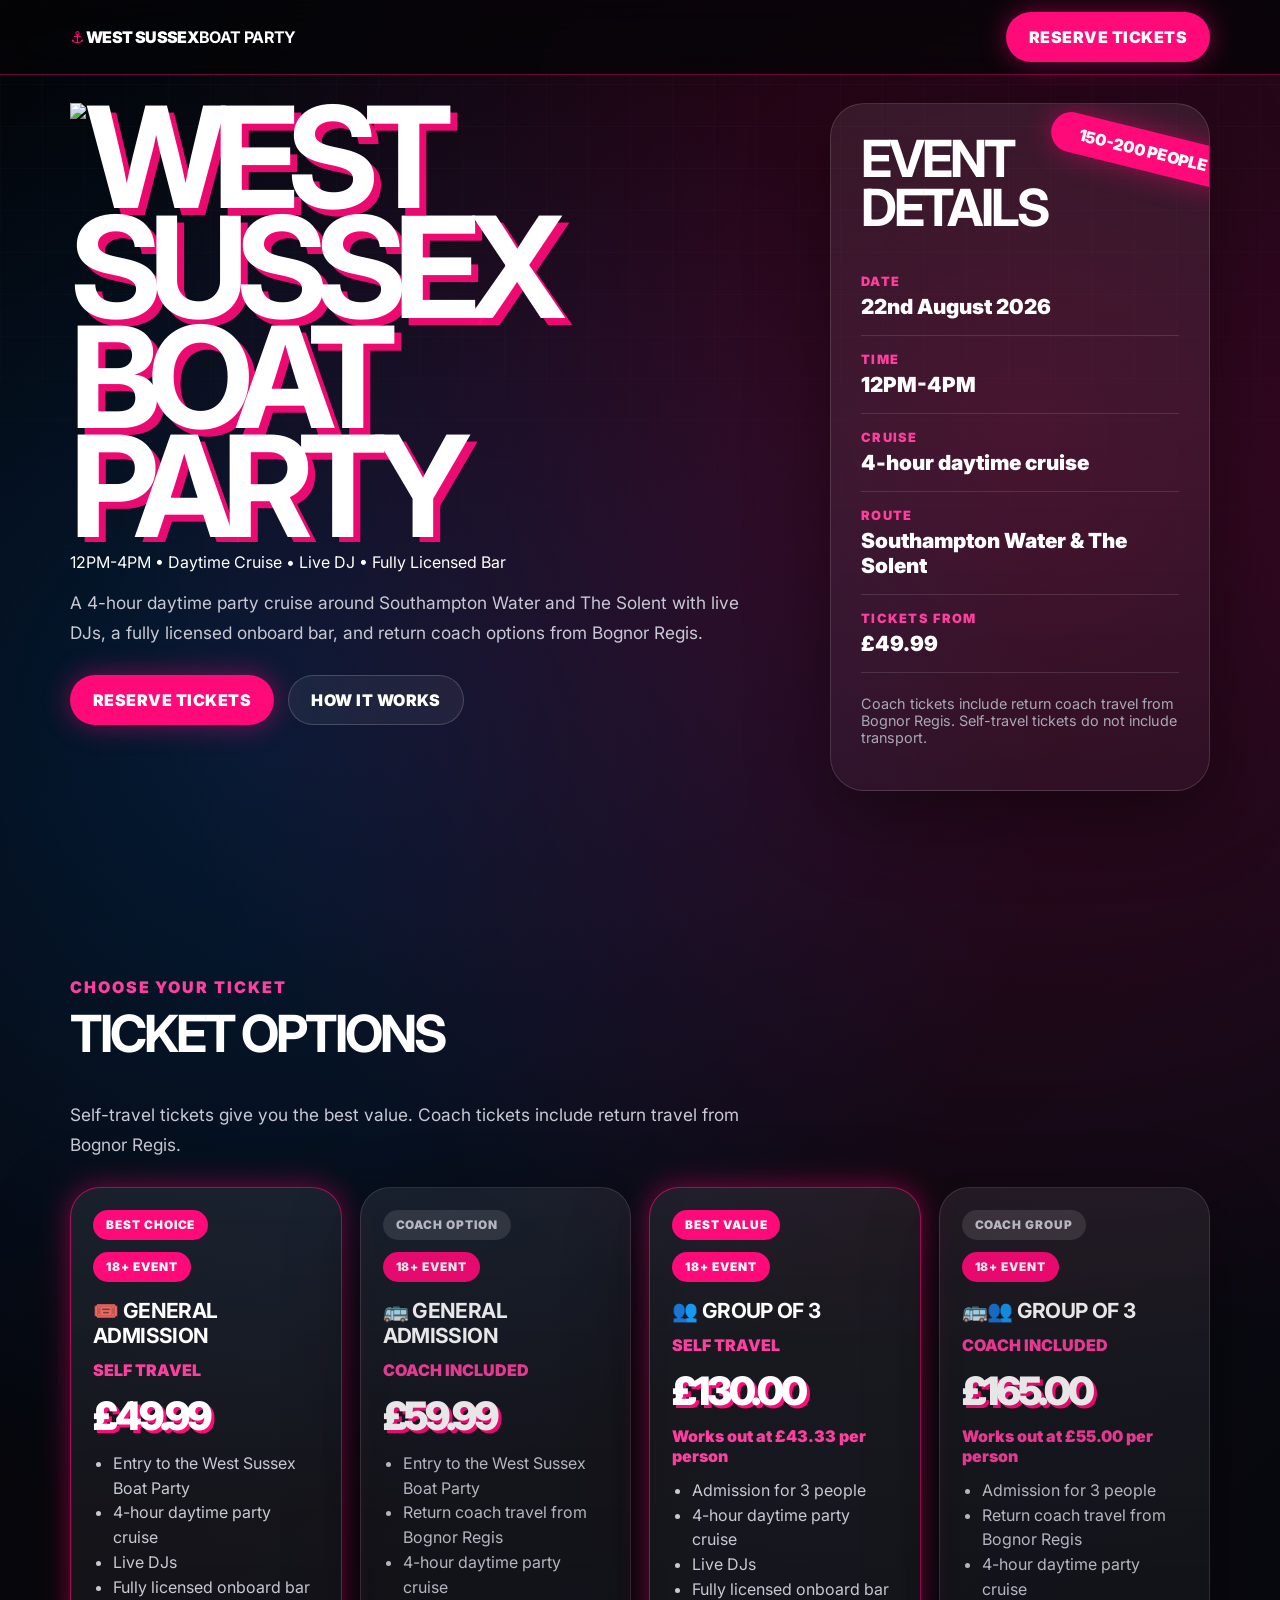
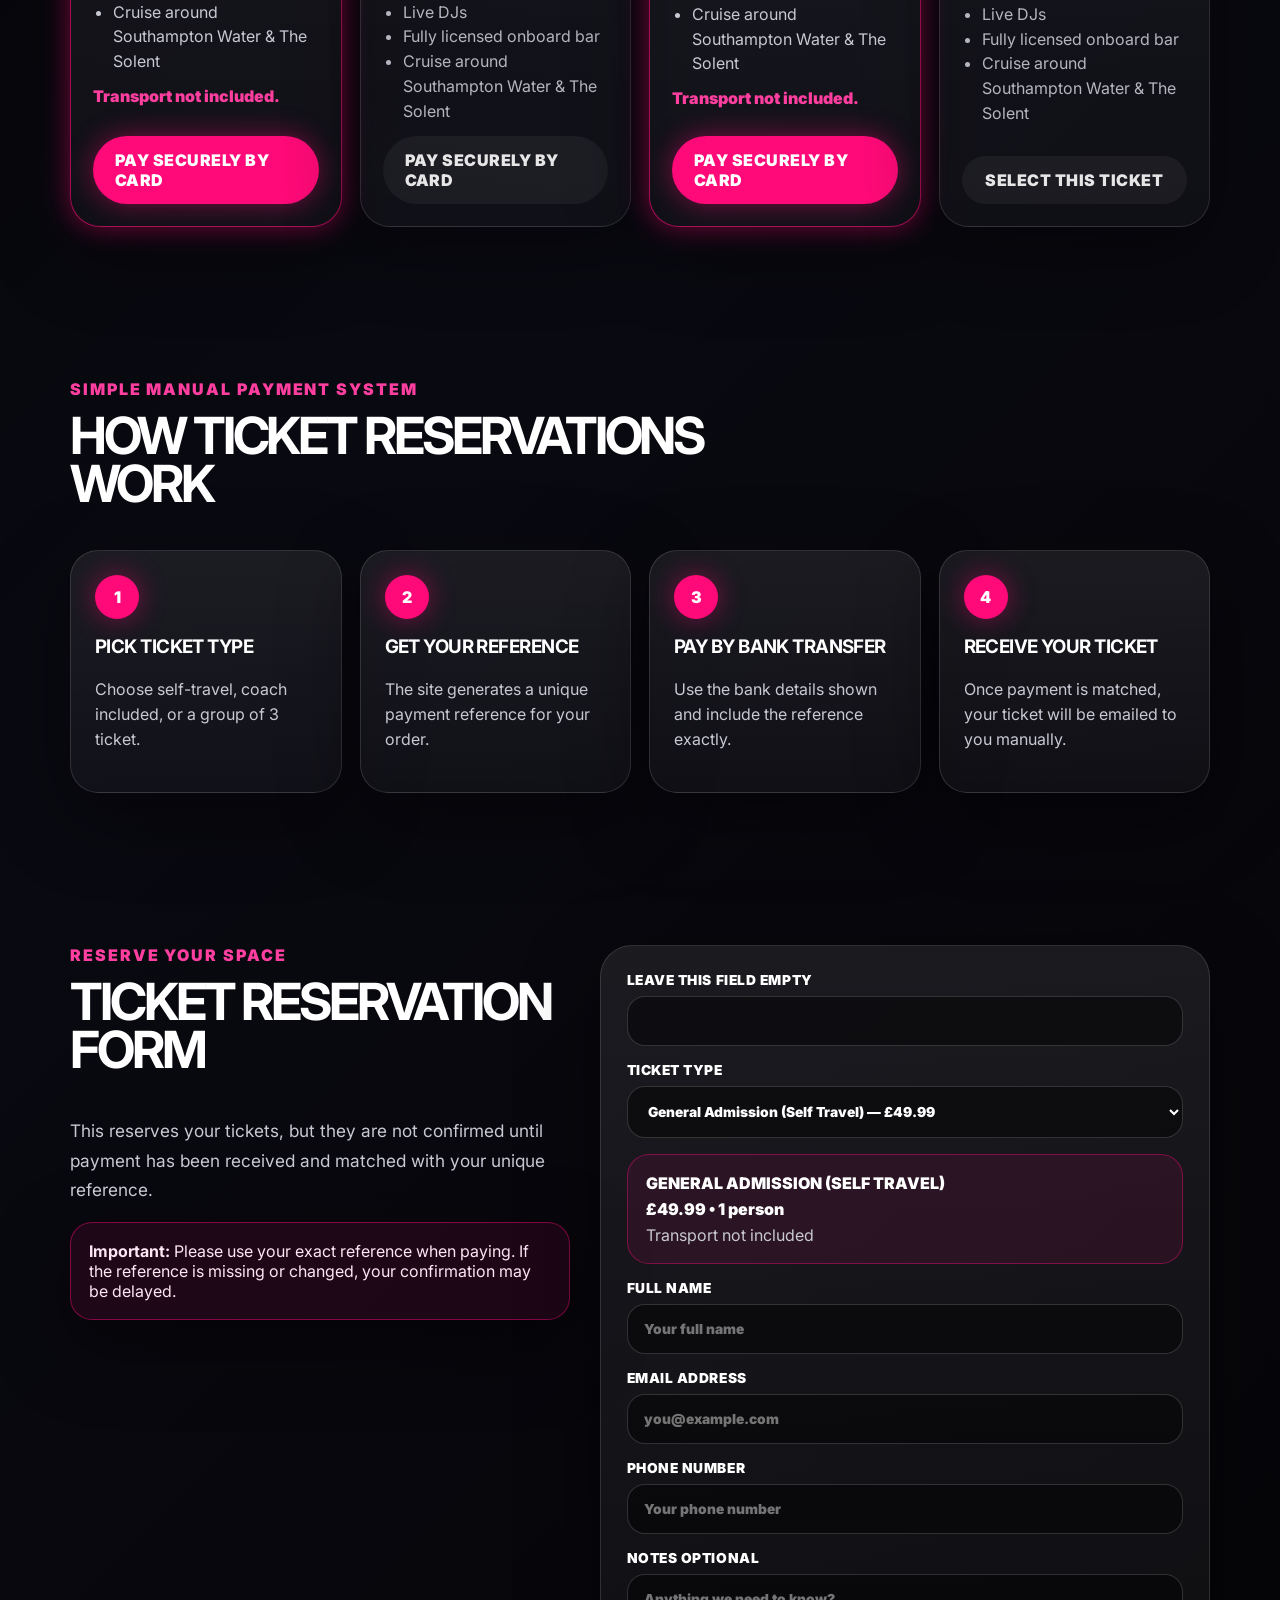
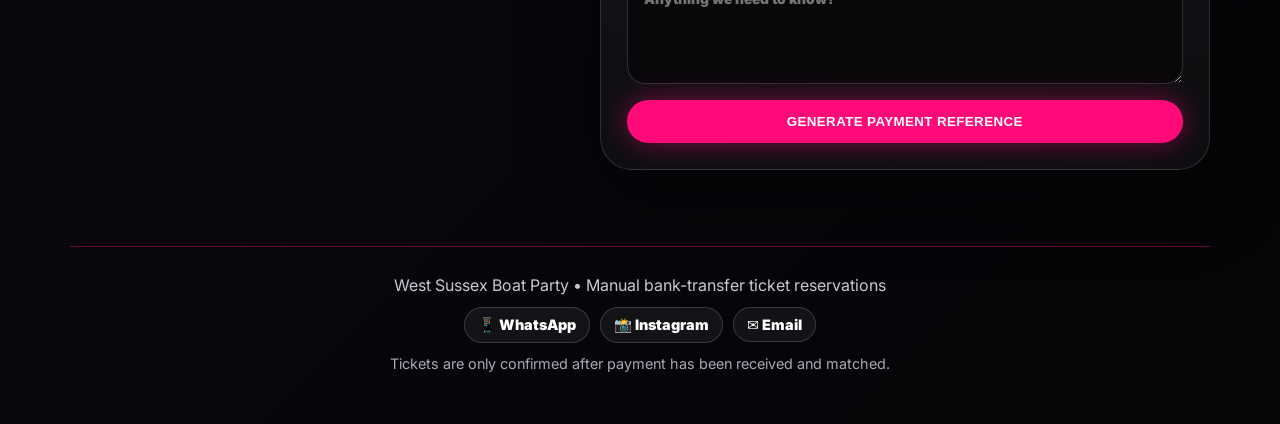
==== commit 1ce120f4: "Link Group of 3 self-travel ticket to Stripe checkout" ====
--- a/index.html
+++ b/index.html
@@ -101,7 +101,7 @@
             <li>Cruise around Southampton Water & The Solent</li>
           </ul>
           <p class="transport-note">Transport not included.</p>
-          <a href="#tickets" class="button primary full-width" data-ticket-jump="group3-self">Select This Ticket</a>
+          <a href="https://buy.stripe.com/3cIfZagWm1BD6wKbIn8ww02" class="button primary full-width" target="_blank" rel="noopener noreferrer">Pay Securely by Card</a>
         </article>
 
         <article class="ticket-card coach-ticket">
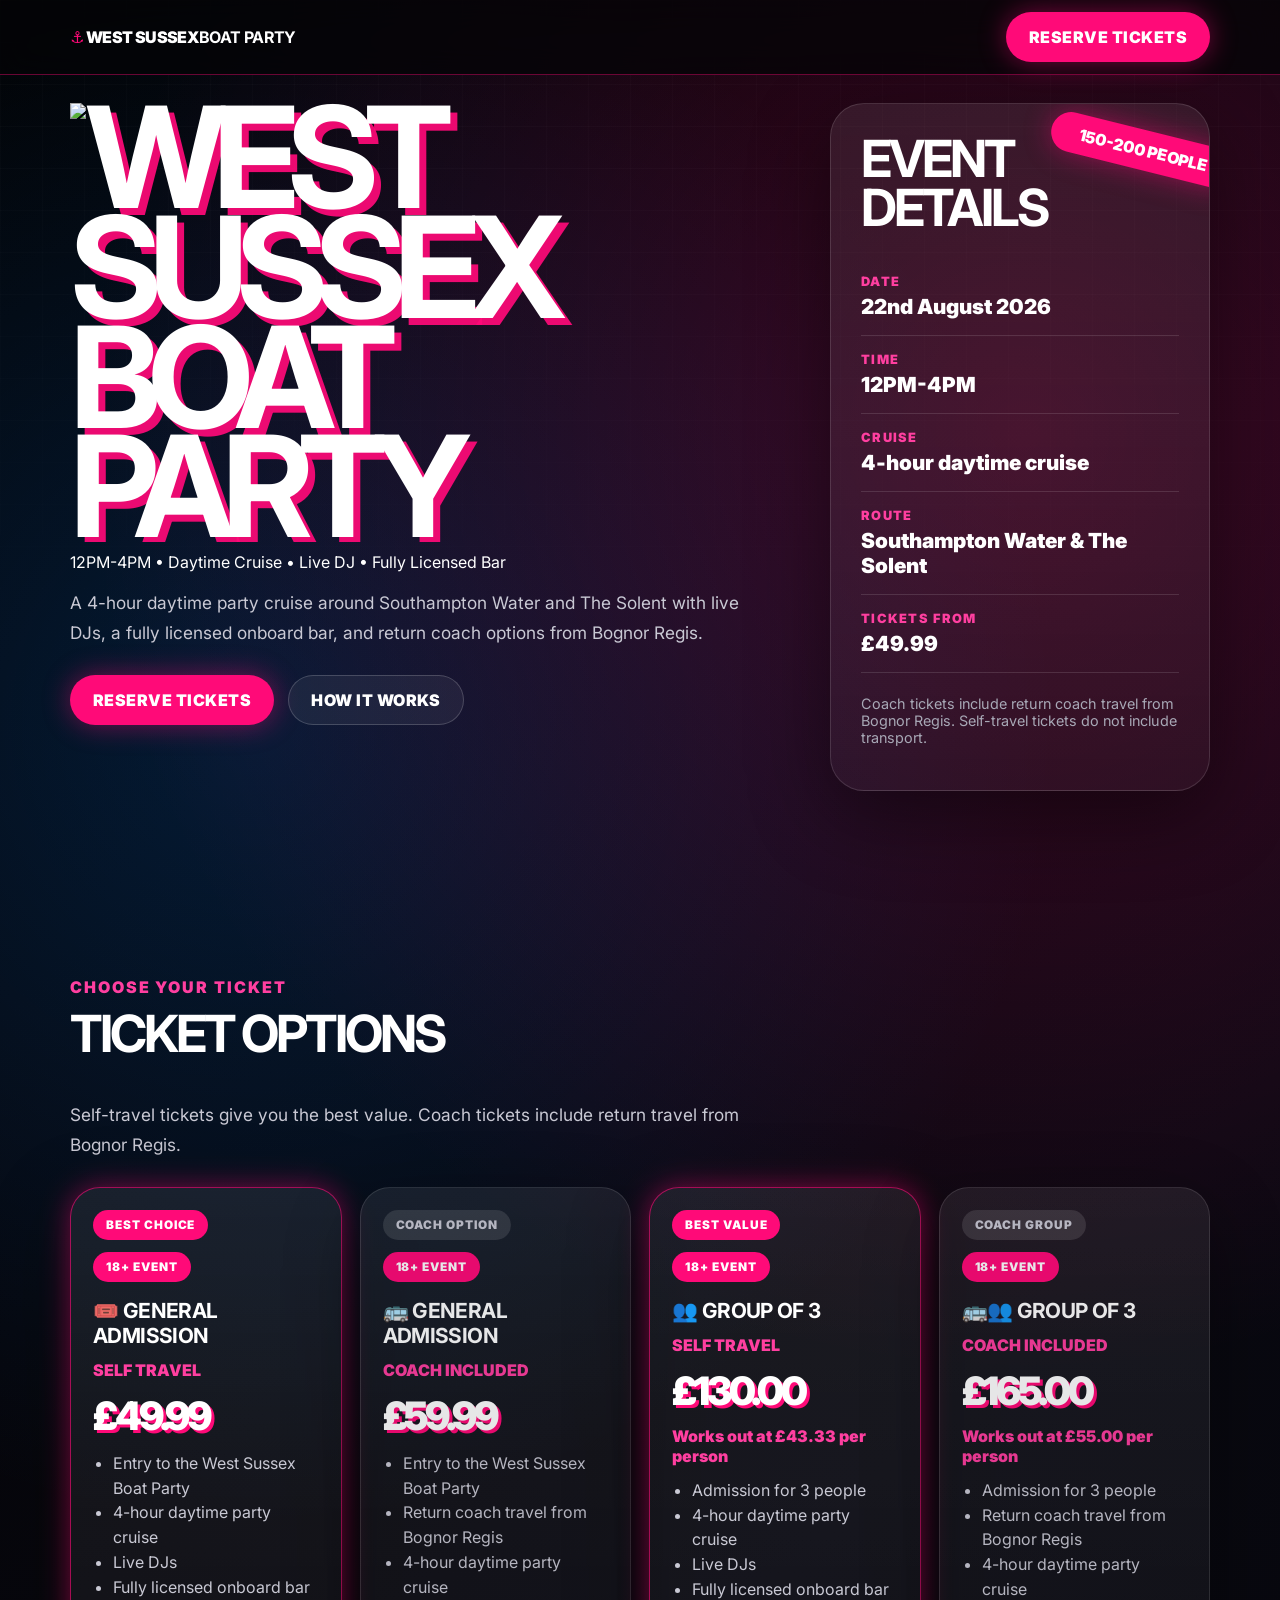
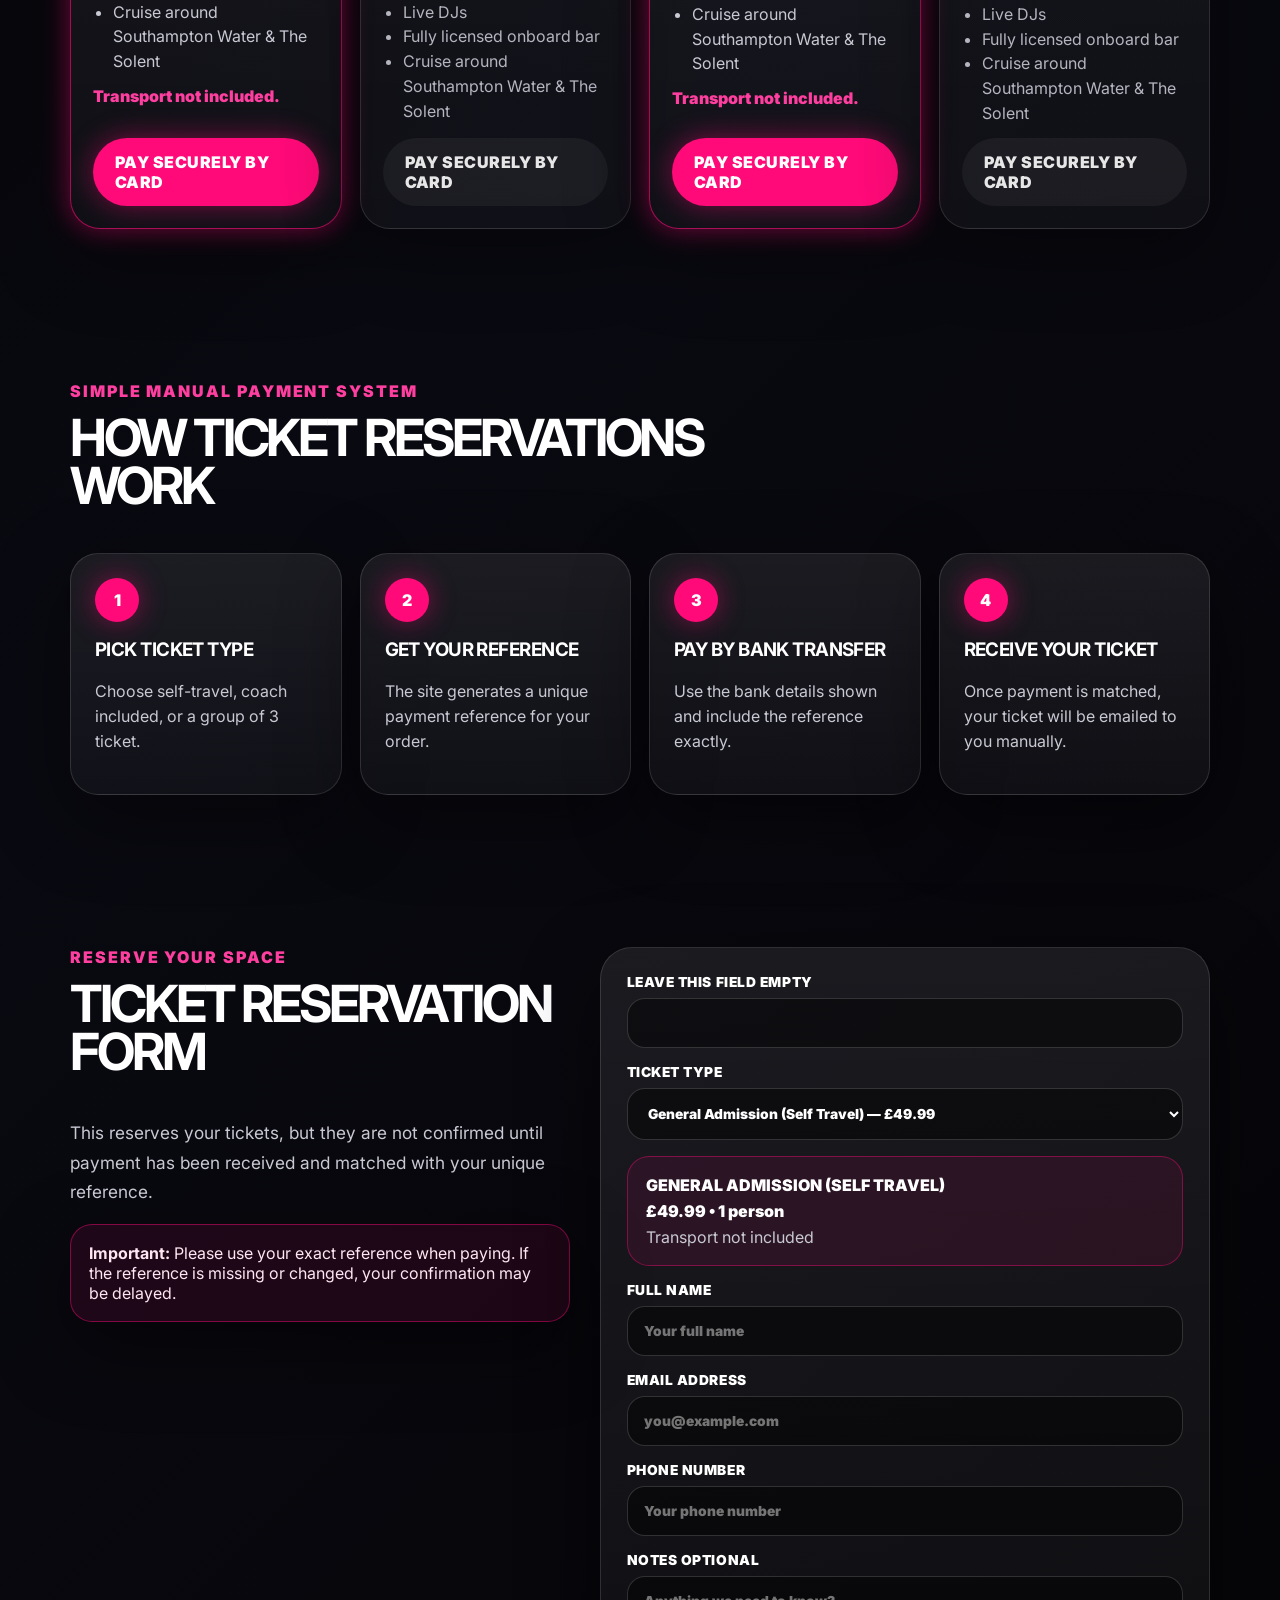
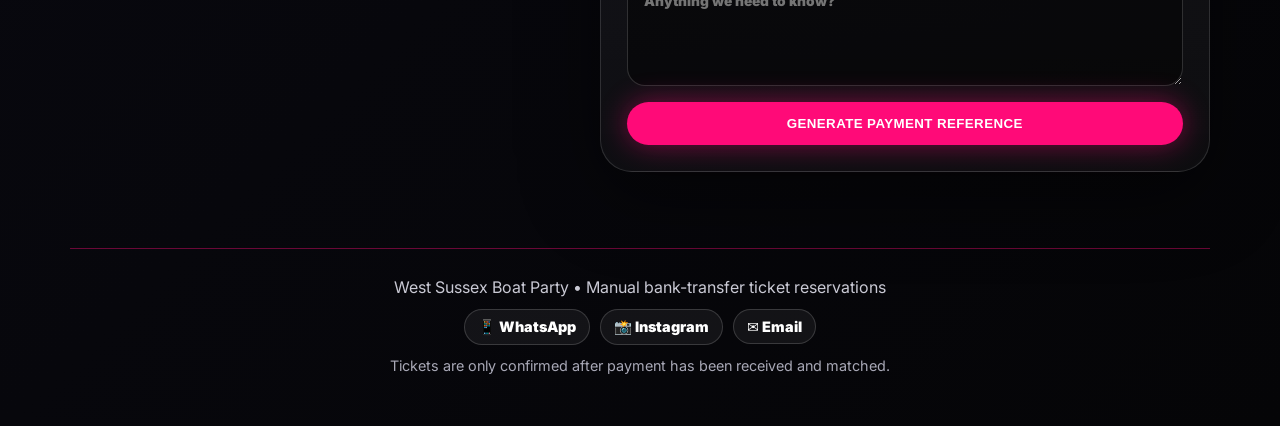
==== commit 0a926312: "Link Group of 3 coach ticket to Stripe checkout" ====
--- a/index.html
+++ b/index.html
@@ -119,7 +119,7 @@
             <li>Fully licensed onboard bar</li>
             <li>Cruise around Southampton Water & The Solent</li>
           </ul>
-          <a href="#tickets" class="button secondary full-width" data-ticket-jump="group3-coach">Select This Ticket</a>
+          <a href="https://buy.stripe.com/5kQ4gsbC28017AOfYD8ww03" class="button secondary full-width" target="_blank" rel="noopener noreferrer">Pay Securely by Card</a>
         </article>
       </div>
     </section>
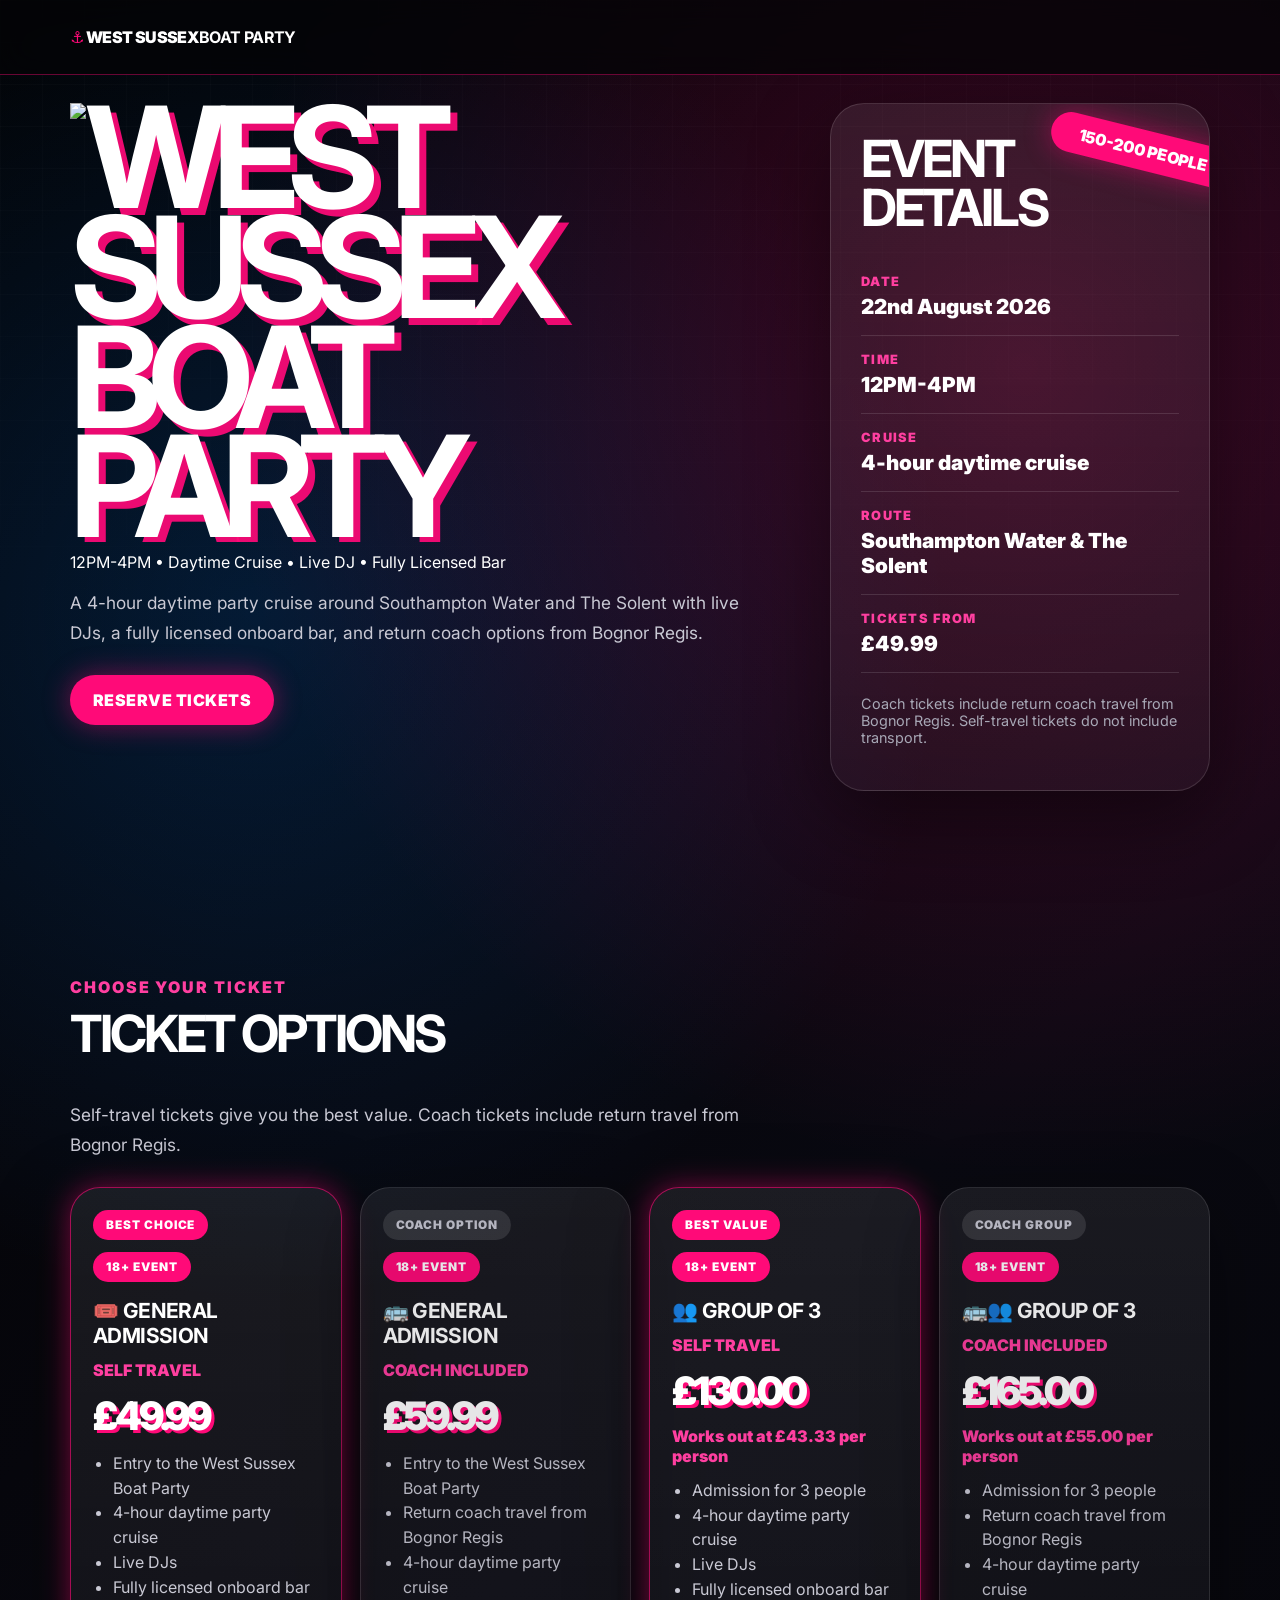
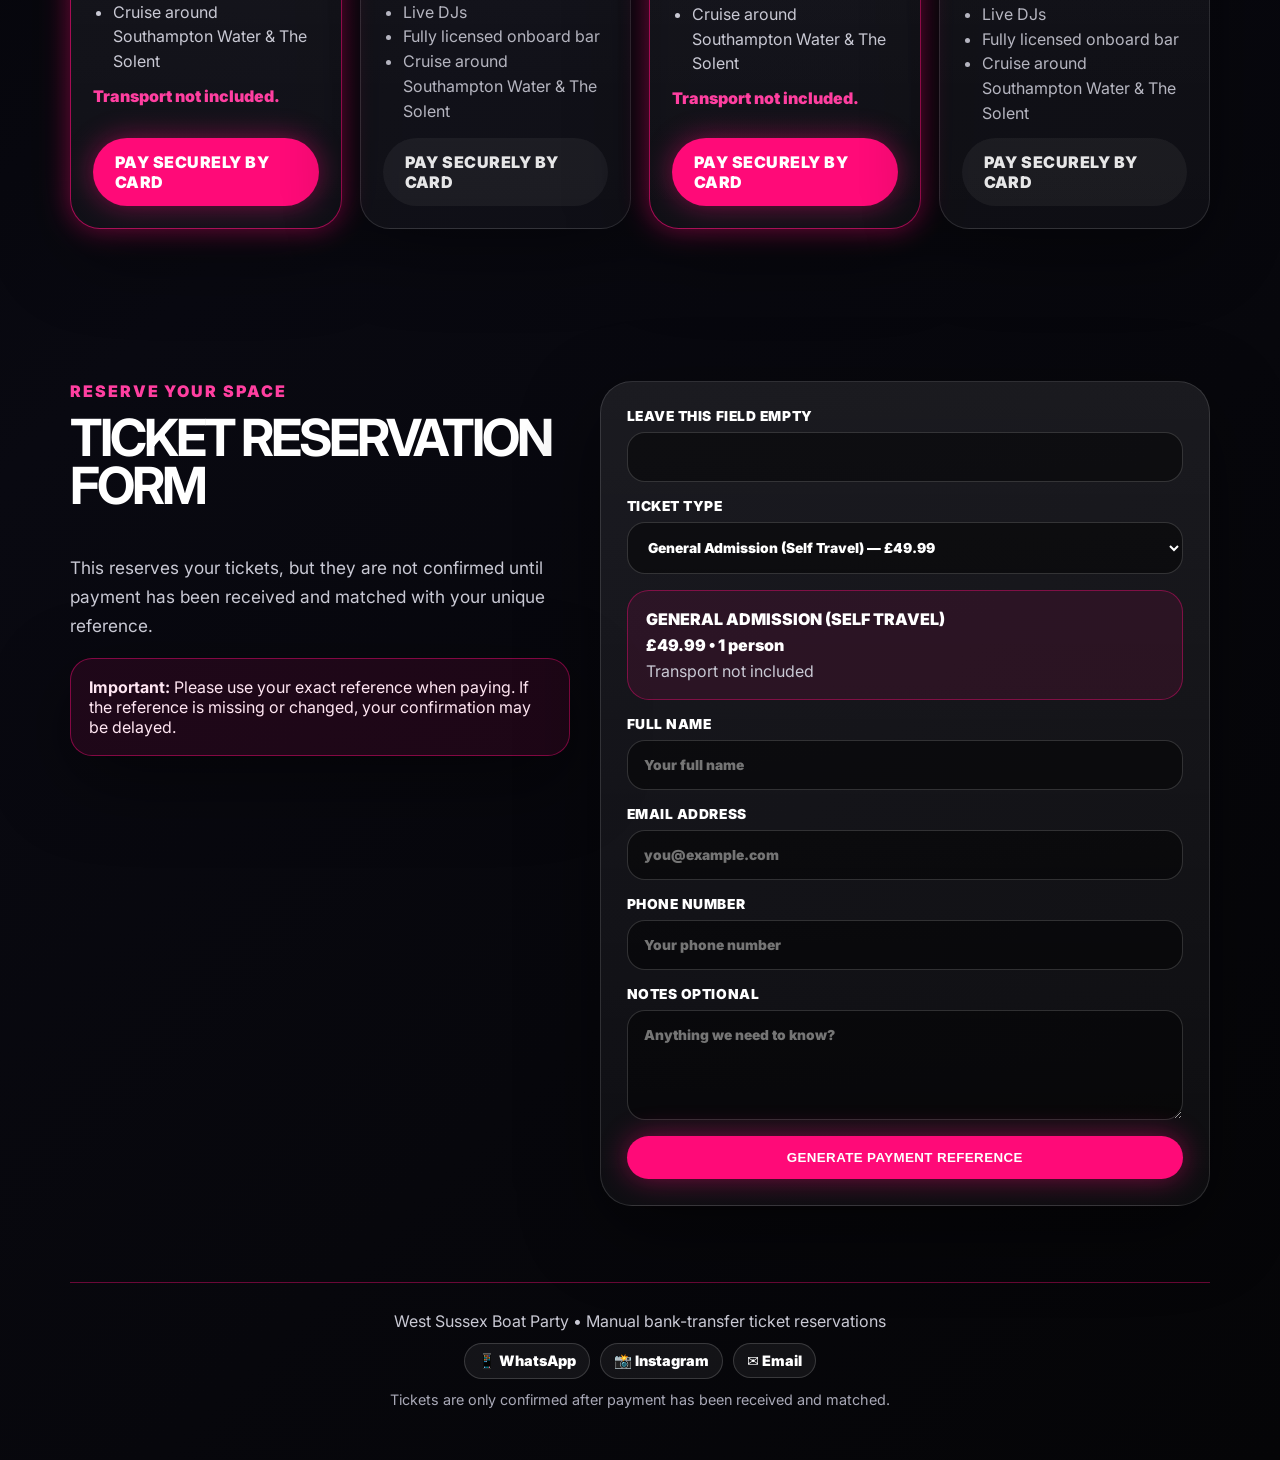
==== commit 62bf3383: "Remove header reservation button and how-it-works section" ====
--- a/index.html
+++ b/index.html
@@ -14,7 +14,6 @@
   <header class="site-header">
     <nav class="nav">
       <a href="#top" class="brand"><span>West Sussex</span><strong>Boat Party</strong></a>
-      <a href="#tickets" class="nav-cta">Reserve Tickets</a>
     </nav>
   </header>
 
@@ -28,7 +27,6 @@
         <p class="hero-copy">A 4-hour daytime party cruise around Southampton Water and The Solent with live DJs, a fully licensed onboard bar, and return coach options from Bognor Regis.</p>
         <div class="hero-actions">
           <a href="#tickets" class="button primary">Reserve Tickets</a>
-          <a href="#how-it-works" class="button secondary">How It Works</a>
         </div>
       </div>
       <aside class="event-card">
@@ -120,35 +118,6 @@
             <li>Cruise around Southampton Water & The Solent</li>
           </ul>
           <a href="https://buy.stripe.com/5kQ4gsbC28017AOfYD8ww03" class="button secondary full-width" target="_blank" rel="noopener noreferrer">Pay Securely by Card</a>
-        </article>
-      </div>
-    </section>
-
-    <section id="how-it-works" class="section">
-      <div class="section-heading">
-        <p class="eyebrow">Simple manual payment system</p>
-        <h2>How ticket reservations work</h2>
-      </div>
-      <div class="steps">
-        <article>
-          <span>1</span>
-          <h3>Pick ticket type</h3>
-          <p>Choose self-travel, coach included, or a group of 3 ticket.</p>
-        </article>
-        <article>
-          <span>2</span>
-          <h3>Get your reference</h3>
-          <p>The site generates a unique payment reference for your order.</p>
-        </article>
-        <article>
-          <span>3</span>
-          <h3>Pay by bank transfer</h3>
-          <p>Use the bank details shown and include the reference exactly.</p>
-        </article>
-        <article>
-          <span>4</span>
-          <h3>Receive your ticket</h3>
-          <p>Once payment is matched, your ticket will be emailed to you manually.</p>
         </article>
       </div>
     </section>
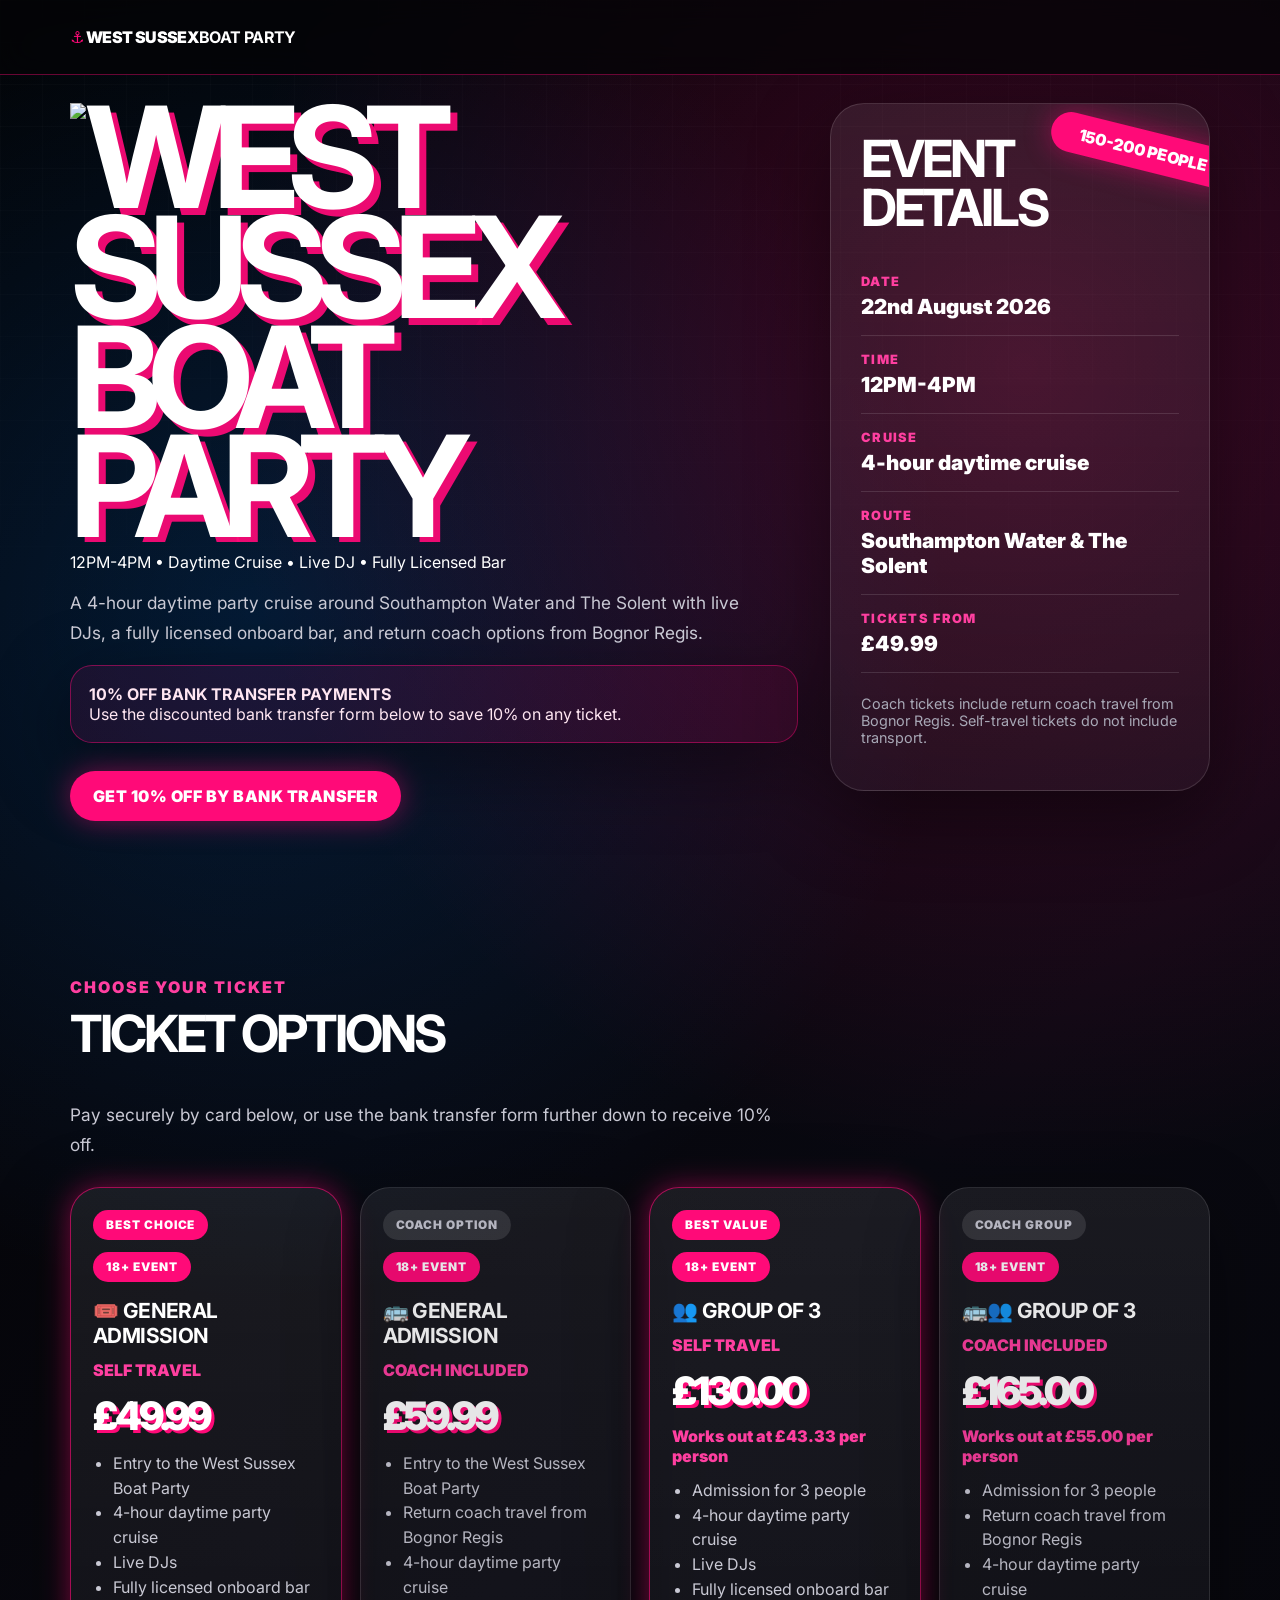
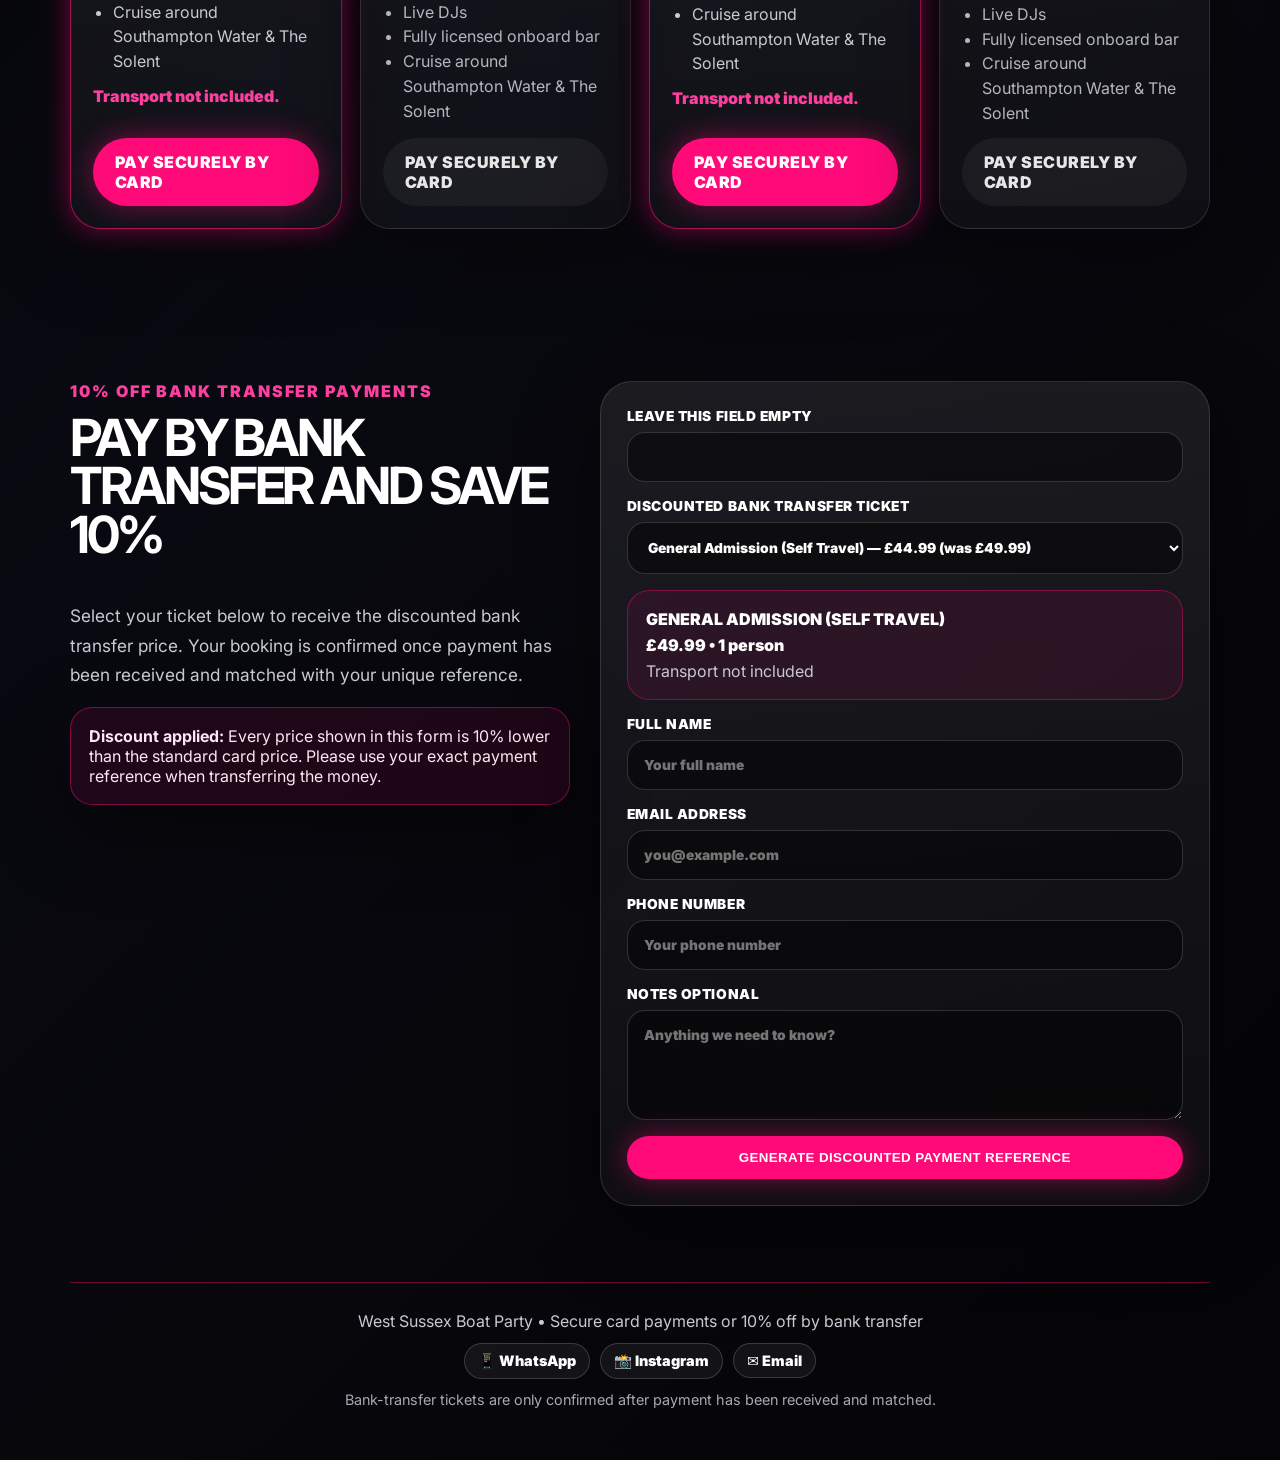
==== commit ea8489fe: "Add 10% bank transfer discount to reservation form" ====
--- a/index.html
+++ b/index.html
@@ -4,7 +4,7 @@
   <meta charset="UTF-8" />
   <meta name="viewport" content="width=device-width, initial-scale=1.0" />
   <title>West Sussex Boat Party | Tickets</title>
-  <meta name="description" content="Reserve tickets for the West Sussex Boat Party and pay by bank transfer using your unique reference." />
+  <meta name="description" content="Book tickets for the West Sussex Boat Party by card or save 10% when paying by bank transfer." />
   <link rel="preconnect" href="https://fonts.googleapis.com">
   <link rel="preconnect" href="https://fonts.gstatic.com" crossorigin>
   <link href="https://fonts.googleapis.com/css2?family=Inter:wght@400;600;700;800;900&display=swap" rel="stylesheet">
@@ -25,8 +25,12 @@
         </h1>
         <p class="hero-strip">12PM-4PM • Daytime Cruise • Live DJ • Fully Licensed Bar</p>
         <p class="hero-copy">A 4-hour daytime party cruise around Southampton Water and The Solent with live DJs, a fully licensed onboard bar, and return coach options from Bognor Regis.</p>
+        <div class="notice" style="margin-top: 18px;">
+          <strong>10% OFF BANK TRANSFER PAYMENTS</strong><br>
+          Use the discounted bank transfer form below to save 10% on any ticket.
+        </div>
         <div class="hero-actions">
-          <a href="#tickets" class="button primary">Reserve Tickets</a>
+          <a href="#tickets" class="button primary">Get 10% Off by Bank Transfer</a>
         </div>
       </div>
       <aside class="event-card">
@@ -46,7 +50,7 @@
       <div class="section-heading">
         <p class="eyebrow">Choose your ticket</p>
         <h2>Ticket options</h2>
-        <p class="muted">Self-travel tickets give you the best value. Coach tickets include return travel from Bognor Regis.</p>
+        <p class="muted">Pay securely by card below, or use the bank transfer form further down to receive 10% off.</p>
       </div>
 
       <div class="ticket-cards">
@@ -125,11 +129,11 @@
     <section id="tickets" class="section ticket-section">
       <div class="ticket-grid">
         <div>
-          <p class="eyebrow">Reserve your space</p>
-          <h2>Ticket reservation form</h2>
-          <p class="muted">This reserves your tickets, but they are not confirmed until payment has been received and matched with your unique reference.</p>
+          <p class="eyebrow">10% off bank transfer payments</p>
+          <h2>Pay by bank transfer and save 10%</h2>
+          <p class="muted">Select your ticket below to receive the discounted bank transfer price. Your booking is confirmed once payment has been received and matched with your unique reference.</p>
           <div class="notice">
-            <strong>Important:</strong> Please use your exact reference when paying. If the reference is missing or changed, your confirmation may be delayed.
+            <strong>Discount applied:</strong> Every price shown in this form is 10% lower than the standard card price. Please use your exact payment reference when transferring the money.
           </div>
         </div>
 
@@ -147,12 +151,12 @@
             </label>
           </div>
           <label>
-            Ticket type
+            Discounted bank transfer ticket
             <select id="ticketType" name="ticket_type" required>
-              <option value="general-self">General Admission (Self Travel) — £49.99</option>
-              <option value="general-coach">General Admission (Coach Included) — £59.99</option>
-              <option value="group3-self">Group of 3 (Self Travel) — £130.00</option>
-              <option value="group3-coach">Group of 3 (Coach Included) — £165.00</option>
+              <option value="general-self">General Admission (Self Travel) — £44.99 (was £49.99)</option>
+              <option value="general-coach">General Admission (Coach Included) — £53.99 (was £59.99)</option>
+              <option value="group3-self">Group of 3 (Self Travel) — £117.00 (was £130.00)</option>
+              <option value="group3-coach">Group of 3 (Coach Included) — £148.50 (was £165.00)</option>
             </select>
           </label>
           <div id="ticketPreview" class="ticket-preview"></div>
@@ -172,7 +176,7 @@
             Notes optional
             <textarea id="notes" name="notes" placeholder="Anything we need to know?"></textarea>
           </label>
-          <button type="submit" class="button primary full-width">Generate Payment Reference</button>
+          <button type="submit" class="button primary full-width">Generate Discounted Payment Reference</button>
         </form>
       </div>
     </section>
@@ -200,7 +204,7 @@
         </div>
 
         <div class="notice">
-          Your tickets are reserved but not confirmed until payment is received. Once your payment has been matched, your tickets will be emailed to you.
+          Your discounted tickets are reserved but not confirmed until payment is received. Once your payment has been matched, your tickets will be emailed to you.
         </div>
 
         <div class="confirmation-actions">
@@ -212,13 +216,13 @@
   </main>
 
   <footer class="footer">
-    <p>West Sussex Boat Party • Manual bank-transfer ticket reservations</p>
+    <p>West Sussex Boat Party • Secure card payments or 10% off by bank transfer</p>
     <div class="footer-contact" aria-label="Contact West Sussex Boat Party">
       <a href="https://wa.me/447934889138" target="_blank" rel="noopener noreferrer">📱 WhatsApp</a>
       <a href="https://www.instagram.com/westsussexboatparty?igsh=dW9xZW9ucXMzbDFx&amp;utm_source=qr" target="_blank" rel="noopener noreferrer">📸 Instagram</a>
       <a href="mailto:westsussexboatparty@gmail.com">✉️ Email</a>
     </div>
-    <p class="small-note">Tickets are only confirmed after payment has been received and matched.</p>
+    <p class="small-note">Bank-transfer tickets are only confirmed after payment has been received and matched.</p>
   </footer>
 
   <script src="script.js"></script>
